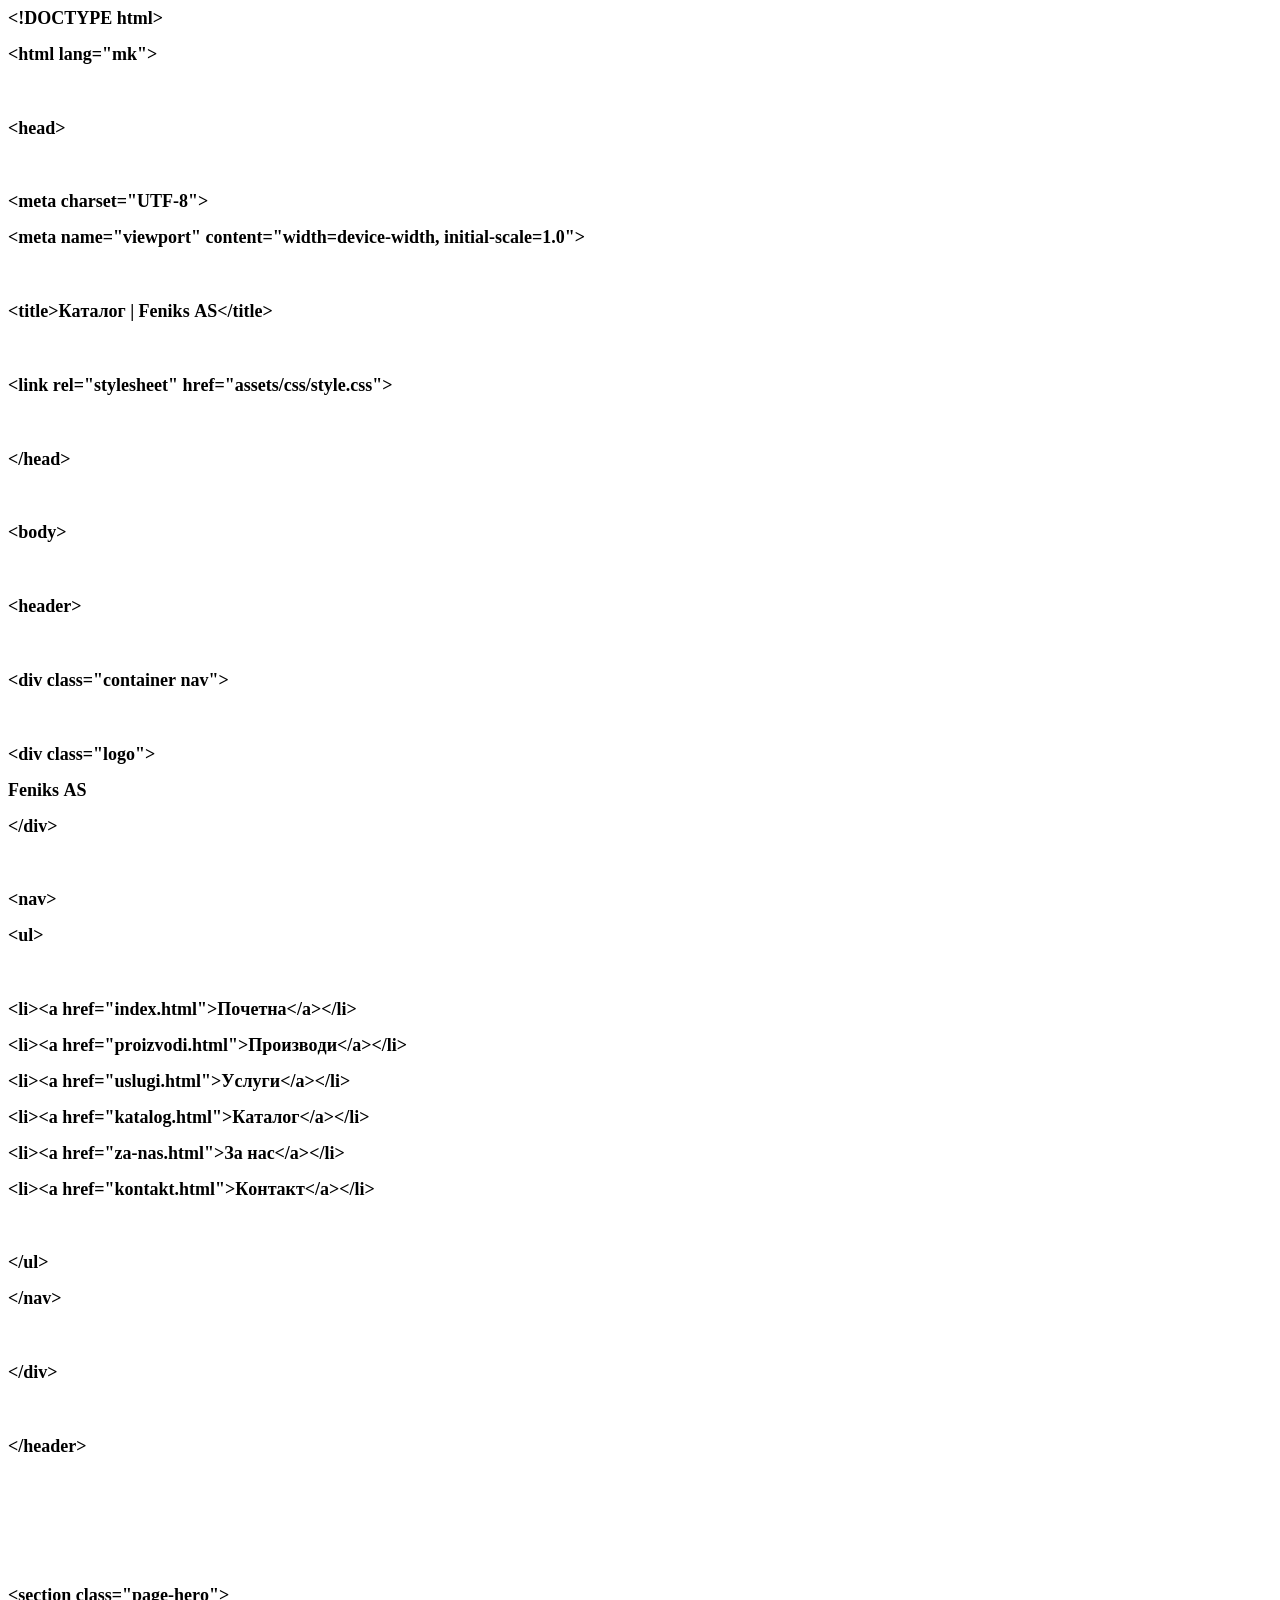
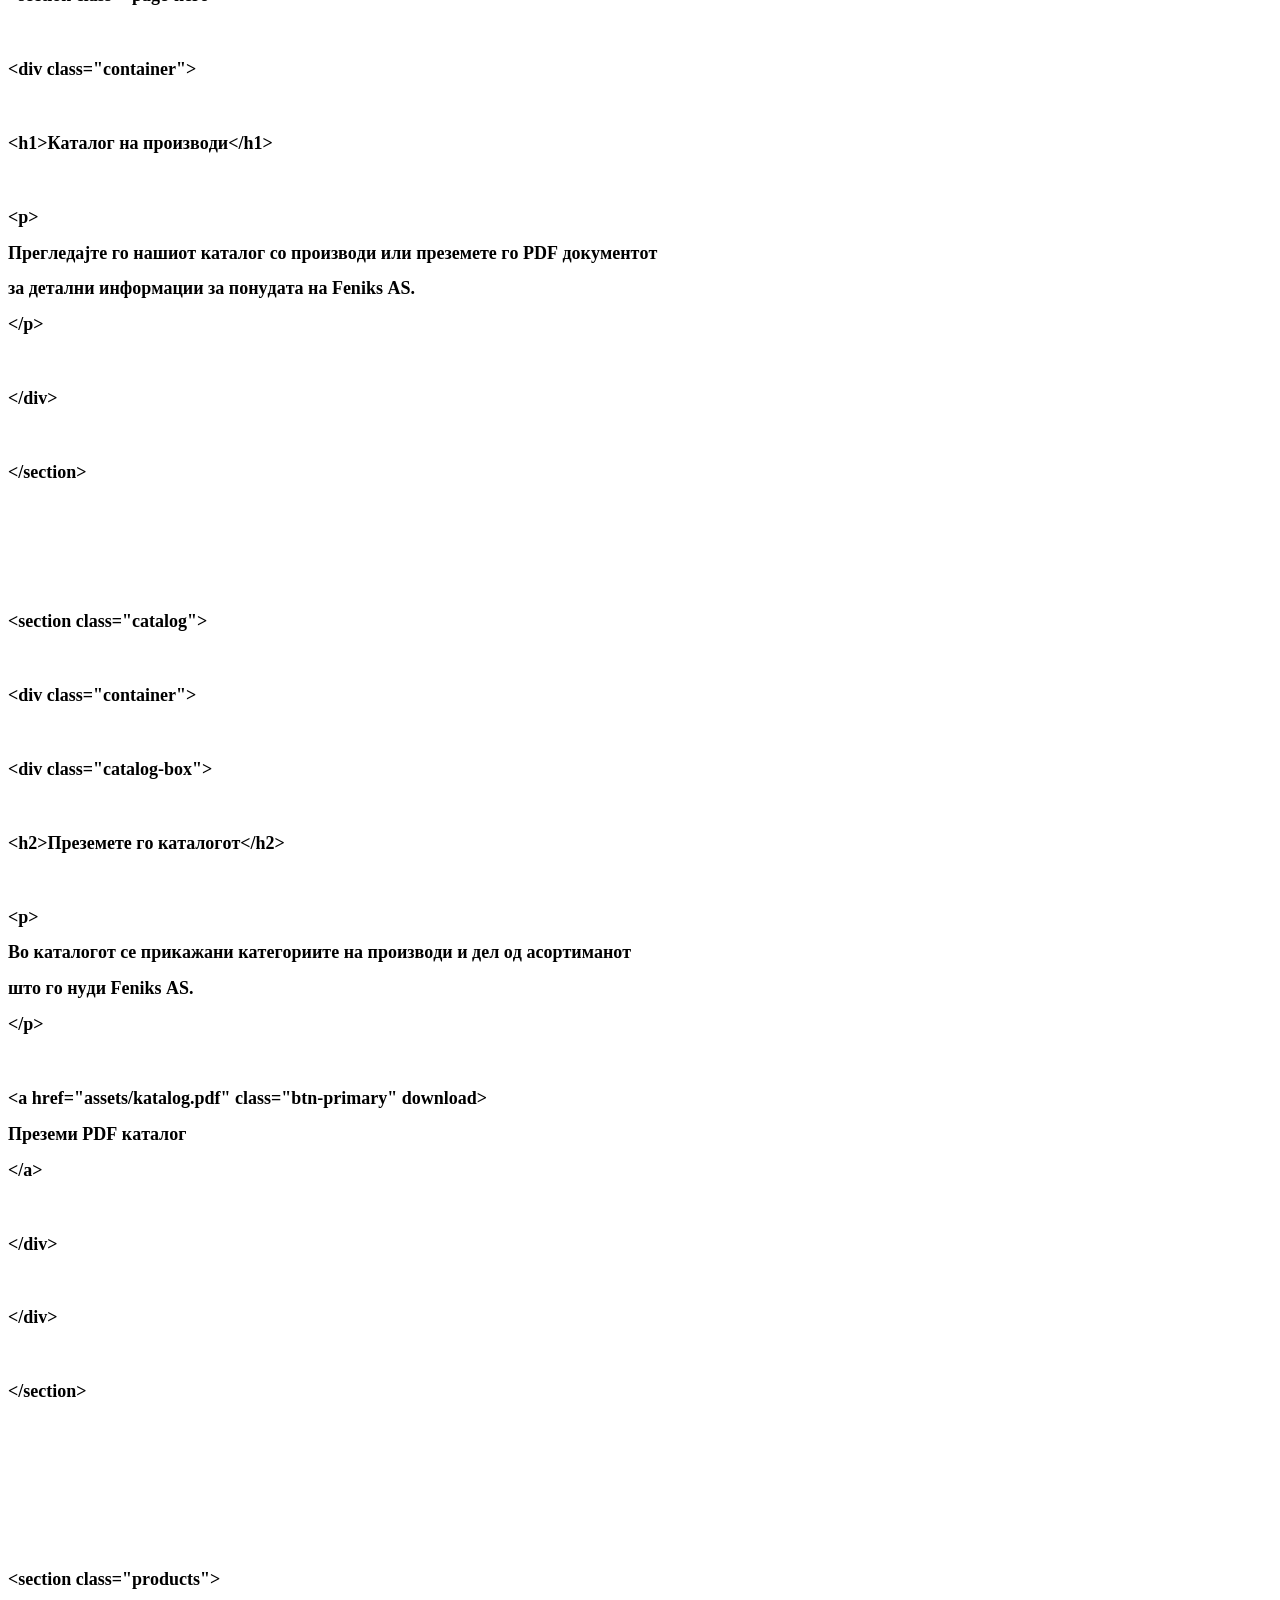
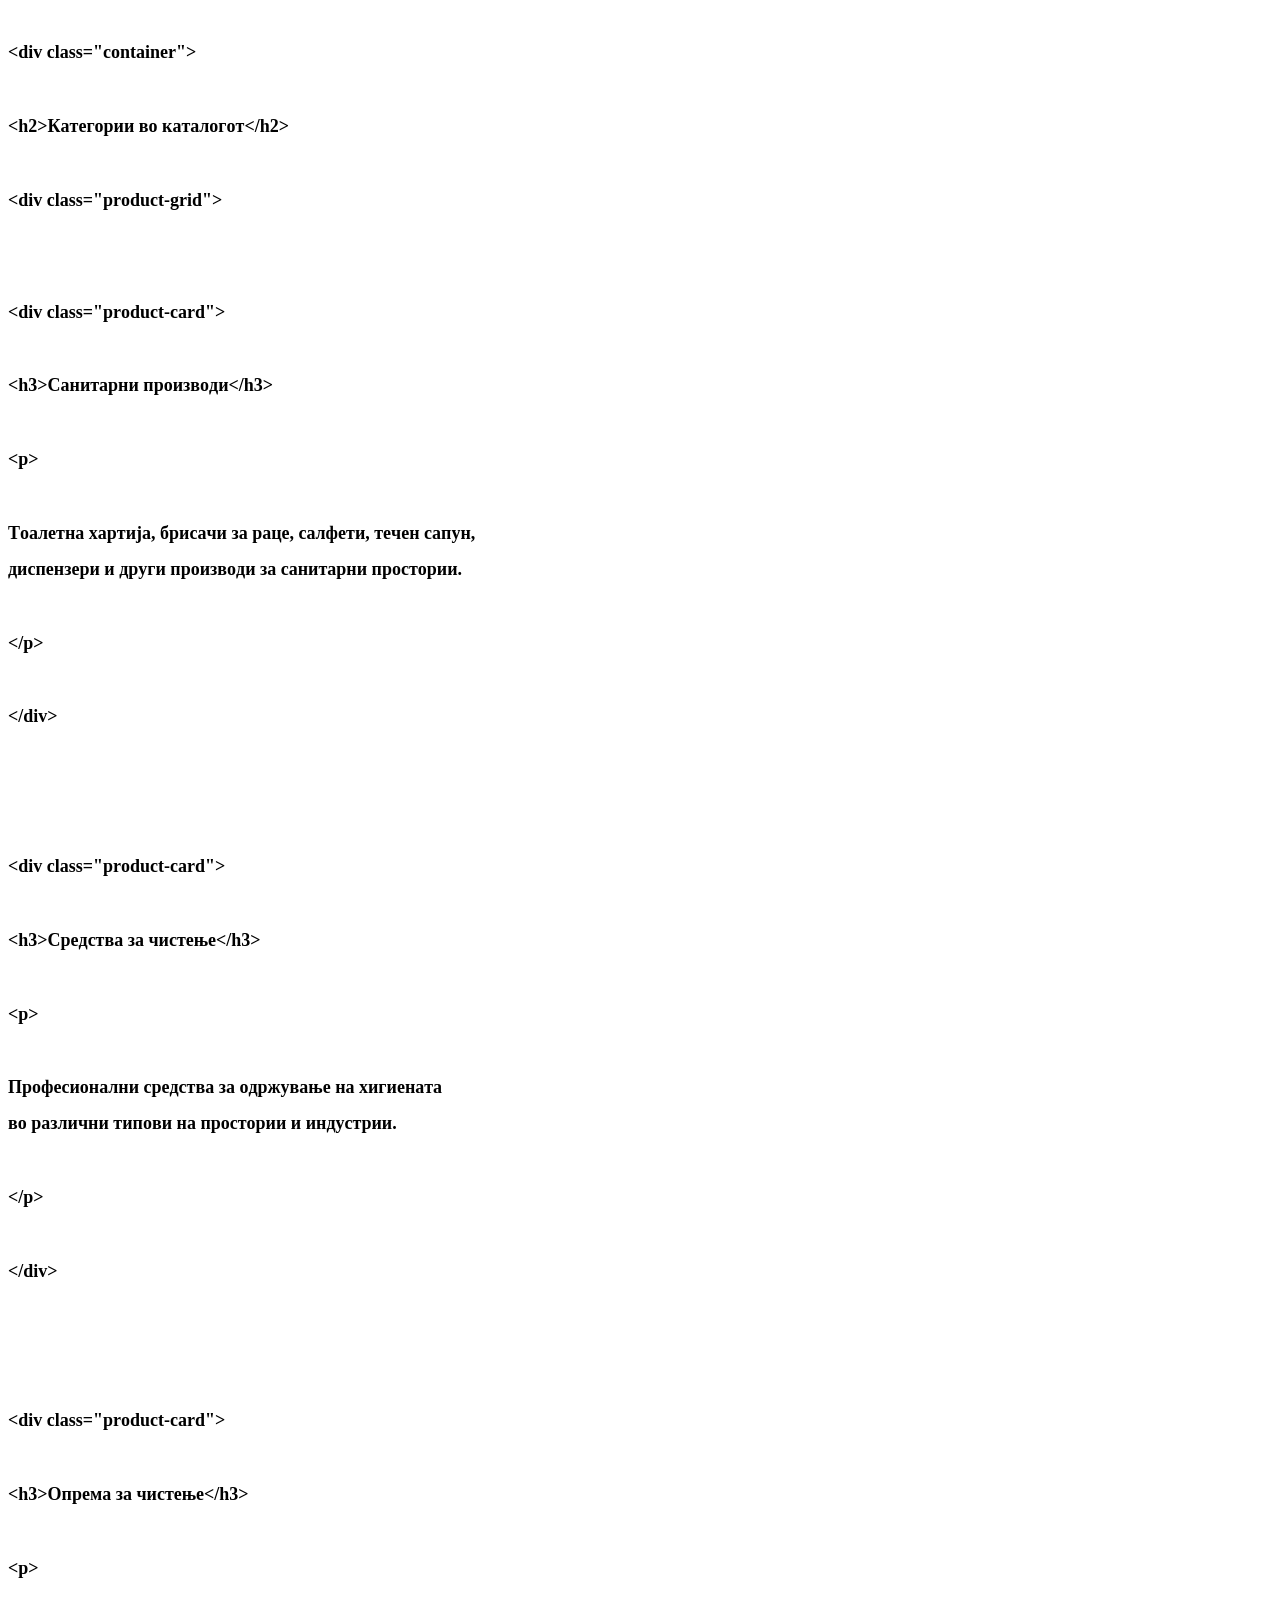
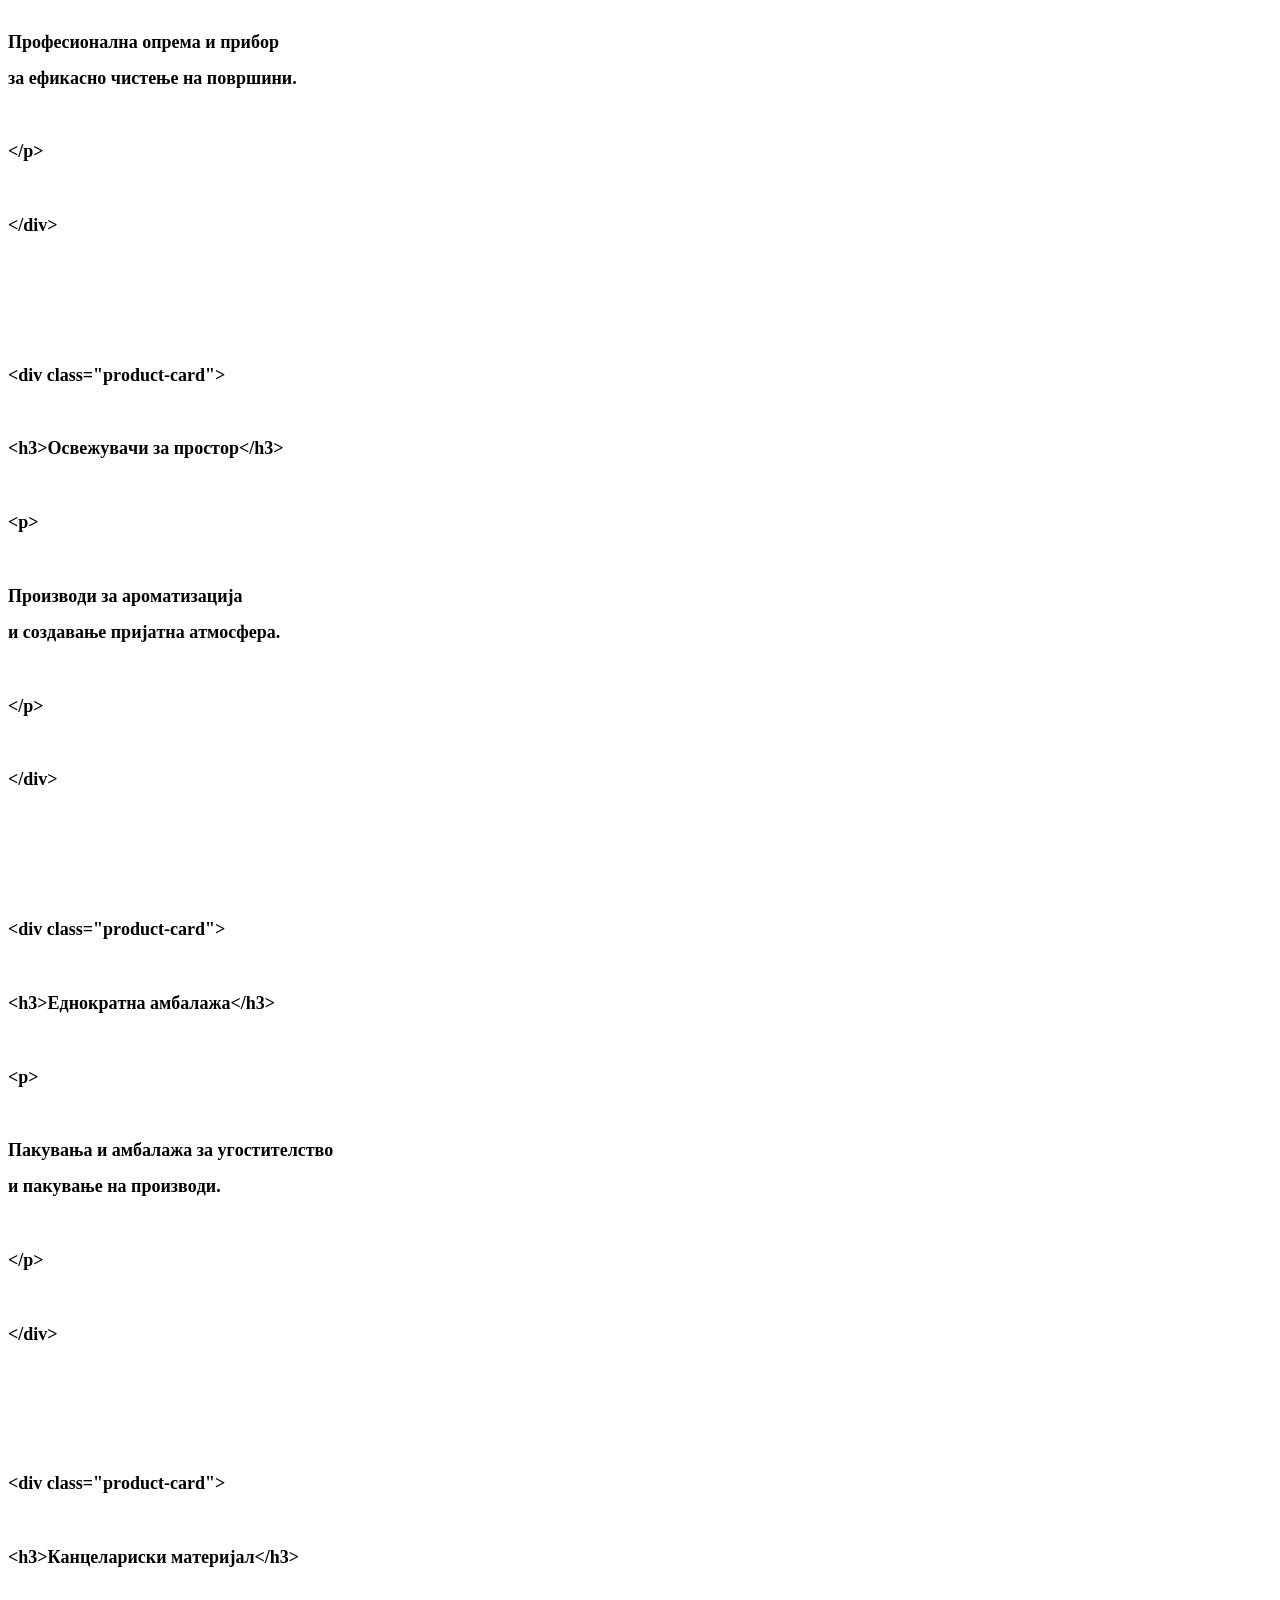
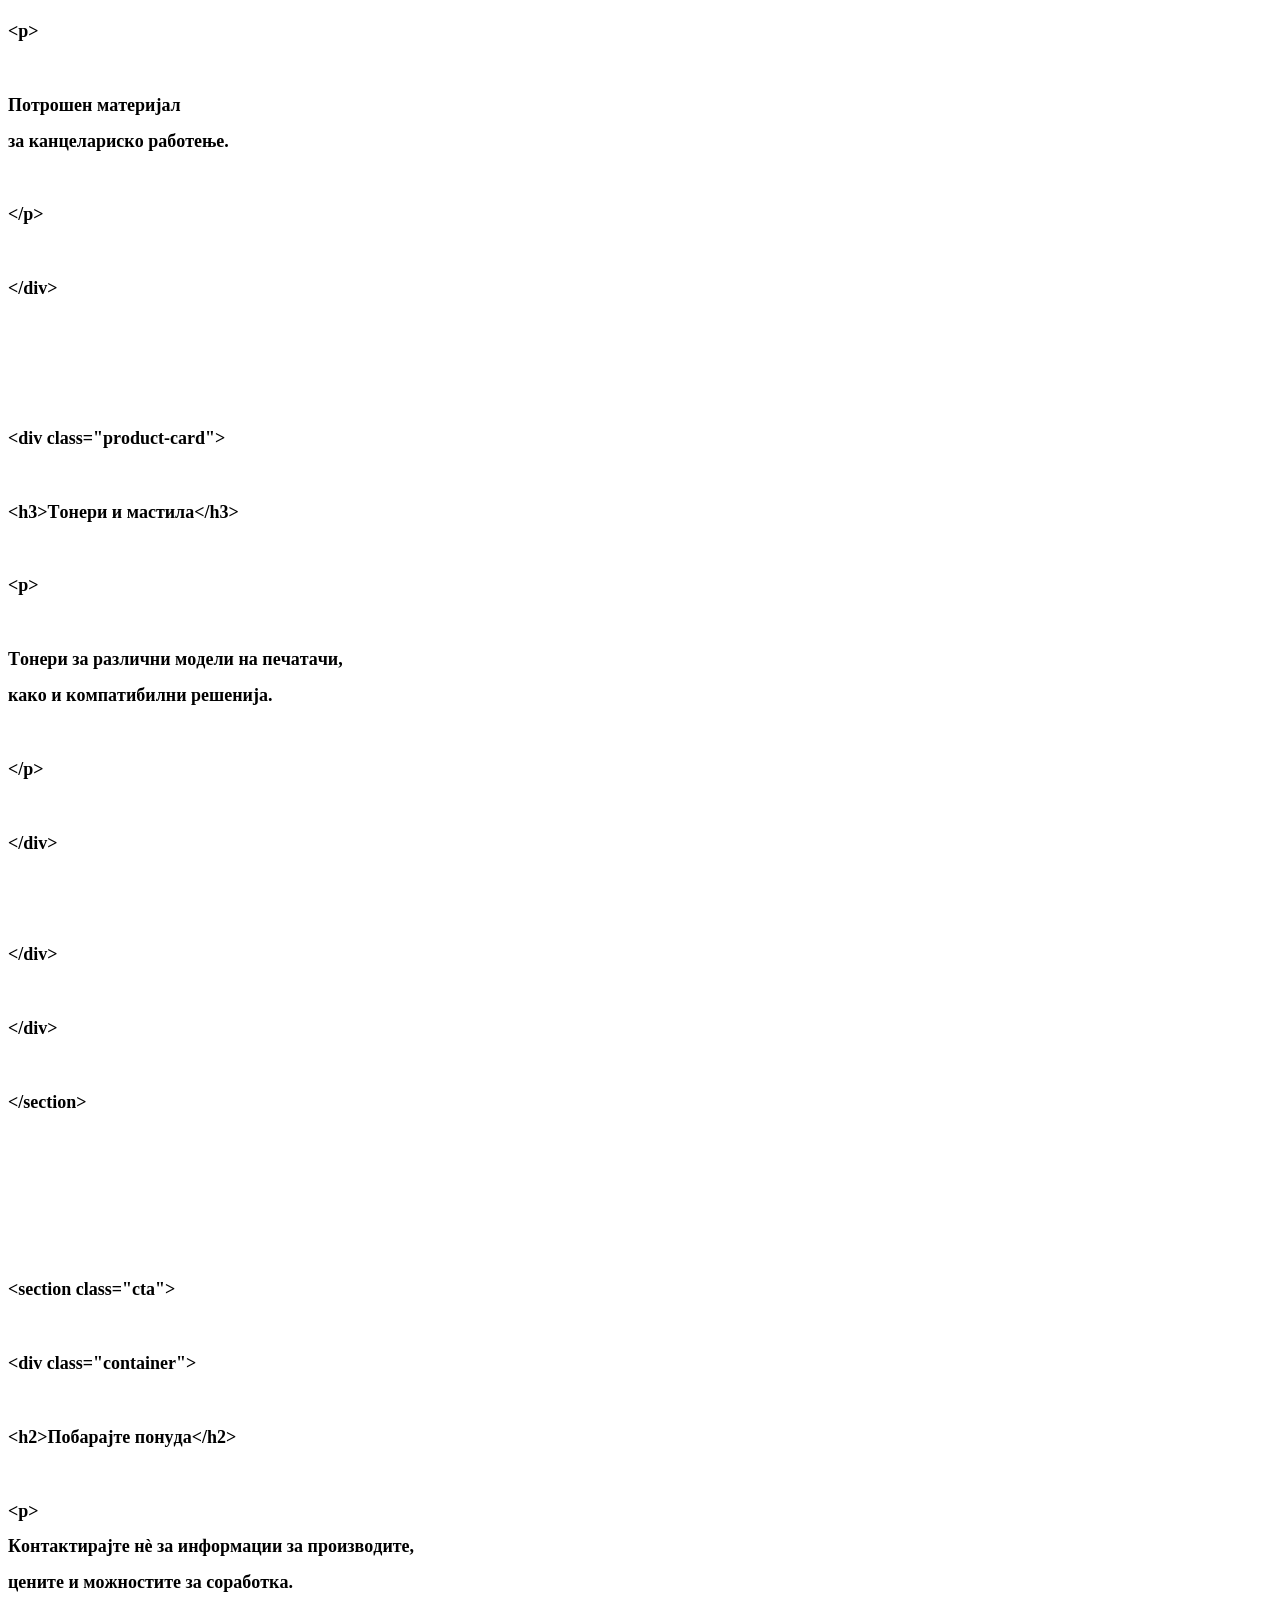
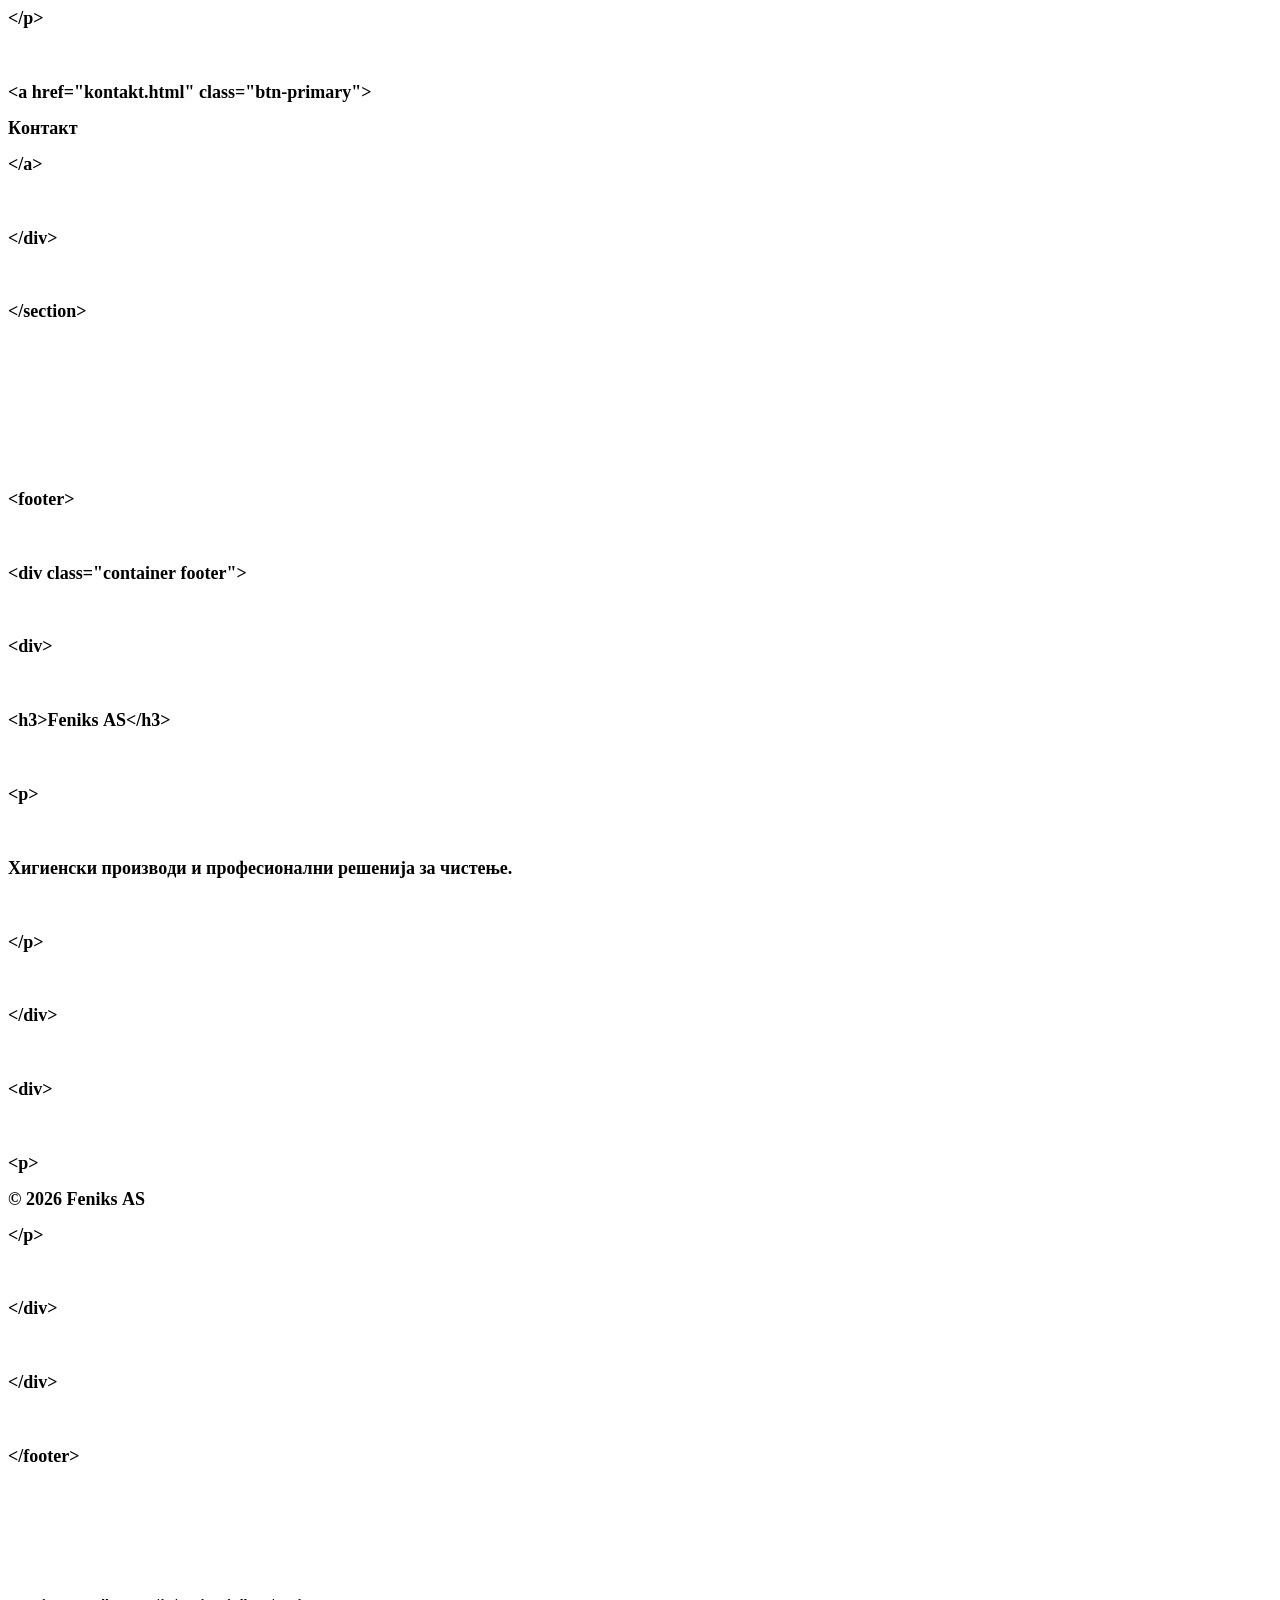
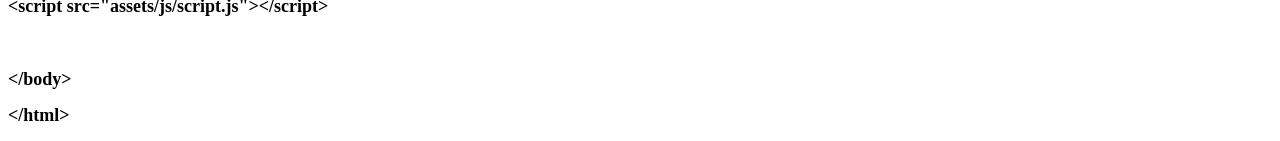
==== katalog.html @ 32f41a4c "Add files via upload" ====
<!DOCTYPE html PUBLIC "-//W3C//DTD HTML 4.01//EN" "http://www.w3.org/TR/html4/strict.dtd">
<html>
<head>
  <meta http-equiv="Content-Type" content="text/html; charset=utf-8">
  <meta http-equiv="Content-Style-Type" content="text/css">
  <title></title>
  <meta name="Generator" content="Cocoa HTML Writer">
  <meta name="CocoaVersion" content="2685.4">
  <style type="text/css">
    span.s1 {font-kerning: none}
  </style>
</head>
<body>
<h2 style="margin: 0.0px 0.0px 14.9px 0.0px; font: 18.0px Times; -webkit-text-stroke: #000000"><span class="s1"><b>&lt;!DOCTYPE html&gt;</b></span></h2>
<h2 style="margin: 0.0px 0.0px 14.9px 0.0px; font: 18.0px Times; -webkit-text-stroke: #000000"><span class="s1"><b>&lt;html lang="mk"&gt;</b></span></h2>
<h2 style="margin: 0.0px 0.0px 14.9px 0.0px; font: 18.0px Times; -webkit-text-stroke: #000000; min-height: 23.0px"><span class="s1"><b></b></span><br></h2>
<h2 style="margin: 0.0px 0.0px 14.9px 0.0px; font: 18.0px Times; -webkit-text-stroke: #000000"><span class="s1"><b>&lt;head&gt;</b></span></h2>
<h2 style="margin: 0.0px 0.0px 14.9px 0.0px; font: 18.0px Times; -webkit-text-stroke: #000000; min-height: 23.0px"><span class="s1"><b></b></span><br></h2>
<h2 style="margin: 0.0px 0.0px 14.9px 0.0px; font: 18.0px Times; -webkit-text-stroke: #000000"><span class="s1"><b>&lt;meta charset="UTF-8"&gt;</b></span></h2>
<h2 style="margin: 0.0px 0.0px 14.9px 0.0px; font: 18.0px Times; -webkit-text-stroke: #000000"><span class="s1"><b>&lt;meta name="viewport" content="width=device-width, initial-scale=1.0"&gt;</b></span></h2>
<h2 style="margin: 0.0px 0.0px 14.9px 0.0px; font: 18.0px Times; -webkit-text-stroke: #000000; min-height: 23.0px"><span class="s1"><b></b></span><br></h2>
<h2 style="margin: 0.0px 0.0px 14.9px 0.0px; font: 18.0px Times; -webkit-text-stroke: #000000"><span class="s1"><b>&lt;title&gt;Каталог | Feniks AS&lt;/title&gt;</b></span></h2>
<h2 style="margin: 0.0px 0.0px 14.9px 0.0px; font: 18.0px Times; -webkit-text-stroke: #000000; min-height: 23.0px"><span class="s1"><b></b></span><br></h2>
<h2 style="margin: 0.0px 0.0px 14.9px 0.0px; font: 18.0px Times; -webkit-text-stroke: #000000"><span class="s1"><b>&lt;link rel="stylesheet" href="assets/css/style.css"&gt;</b></span></h2>
<h2 style="margin: 0.0px 0.0px 14.9px 0.0px; font: 18.0px Times; -webkit-text-stroke: #000000; min-height: 23.0px"><span class="s1"><b></b></span><br></h2>
<h2 style="margin: 0.0px 0.0px 14.9px 0.0px; font: 18.0px Times; -webkit-text-stroke: #000000"><span class="s1"><b>&lt;/head&gt;</b></span></h2>
<h2 style="margin: 0.0px 0.0px 14.9px 0.0px; font: 18.0px Times; -webkit-text-stroke: #000000; min-height: 23.0px"><span class="s1"><b></b></span><br></h2>
<h2 style="margin: 0.0px 0.0px 14.9px 0.0px; font: 18.0px Times; -webkit-text-stroke: #000000"><span class="s1"><b>&lt;body&gt;</b></span></h2>
<h2 style="margin: 0.0px 0.0px 14.9px 0.0px; font: 18.0px Times; -webkit-text-stroke: #000000; min-height: 23.0px"><span class="s1"><b></b></span><br></h2>
<h2 style="margin: 0.0px 0.0px 14.9px 0.0px; font: 18.0px Times; -webkit-text-stroke: #000000"><span class="s1"><b>&lt;header&gt;</b></span></h2>
<h2 style="margin: 0.0px 0.0px 14.9px 0.0px; font: 18.0px Times; -webkit-text-stroke: #000000; min-height: 23.0px"><span class="s1"><b></b></span><br></h2>
<h2 style="margin: 0.0px 0.0px 14.9px 0.0px; font: 18.0px Times; -webkit-text-stroke: #000000"><span class="s1"><b>&lt;div class="container nav"&gt;</b></span></h2>
<h2 style="margin: 0.0px 0.0px 14.9px 0.0px; font: 18.0px Times; -webkit-text-stroke: #000000; min-height: 23.0px"><span class="s1"><b></b></span><br></h2>
<h2 style="margin: 0.0px 0.0px 14.9px 0.0px; font: 18.0px Times; -webkit-text-stroke: #000000"><span class="s1"><b>&lt;div class="logo"&gt;</b></span></h2>
<h2 style="margin: 0.0px 0.0px 14.9px 0.0px; font: 18.0px Times; -webkit-text-stroke: #000000"><span class="s1"><b>Feniks AS</b></span></h2>
<h2 style="margin: 0.0px 0.0px 14.9px 0.0px; font: 18.0px Times; -webkit-text-stroke: #000000"><span class="s1"><b>&lt;/div&gt;</b></span></h2>
<h2 style="margin: 0.0px 0.0px 14.9px 0.0px; font: 18.0px Times; -webkit-text-stroke: #000000; min-height: 23.0px"><span class="s1"><b></b></span><br></h2>
<h2 style="margin: 0.0px 0.0px 14.9px 0.0px; font: 18.0px Times; -webkit-text-stroke: #000000"><span class="s1"><b>&lt;nav&gt;</b></span></h2>
<h2 style="margin: 0.0px 0.0px 14.9px 0.0px; font: 18.0px Times; -webkit-text-stroke: #000000"><span class="s1"><b>&lt;ul&gt;</b></span></h2>
<h2 style="margin: 0.0px 0.0px 14.9px 0.0px; font: 18.0px Times; -webkit-text-stroke: #000000; min-height: 23.0px"><span class="s1"><b></b></span><br></h2>
<h2 style="margin: 0.0px 0.0px 14.9px 0.0px; font: 18.0px Times; -webkit-text-stroke: #000000"><span class="s1"><b>&lt;li&gt;&lt;a href="index.html"&gt;Почетна&lt;/a&gt;&lt;/li&gt;</b></span></h2>
<h2 style="margin: 0.0px 0.0px 14.9px 0.0px; font: 18.0px Times; -webkit-text-stroke: #000000"><span class="s1"><b>&lt;li&gt;&lt;a href="proizvodi.html"&gt;Производи&lt;/a&gt;&lt;/li&gt;</b></span></h2>
<h2 style="margin: 0.0px 0.0px 14.9px 0.0px; font: 18.0px Times; -webkit-text-stroke: #000000"><span class="s1"><b>&lt;li&gt;&lt;a href="uslugi.html"&gt;Услуги&lt;/a&gt;&lt;/li&gt;</b></span></h2>
<h2 style="margin: 0.0px 0.0px 14.9px 0.0px; font: 18.0px Times; -webkit-text-stroke: #000000"><span class="s1"><b>&lt;li&gt;&lt;a href="katalog.html"&gt;Каталог&lt;/a&gt;&lt;/li&gt;</b></span></h2>
<h2 style="margin: 0.0px 0.0px 14.9px 0.0px; font: 18.0px Times; -webkit-text-stroke: #000000"><span class="s1"><b>&lt;li&gt;&lt;a href="za-nas.html"&gt;За нас&lt;/a&gt;&lt;/li&gt;</b></span></h2>
<h2 style="margin: 0.0px 0.0px 14.9px 0.0px; font: 18.0px Times; -webkit-text-stroke: #000000"><span class="s1"><b>&lt;li&gt;&lt;a href="kontakt.html"&gt;Контакт&lt;/a&gt;&lt;/li&gt;</b></span></h2>
<h2 style="margin: 0.0px 0.0px 14.9px 0.0px; font: 18.0px Times; -webkit-text-stroke: #000000; min-height: 23.0px"><span class="s1"><b></b></span><br></h2>
<h2 style="margin: 0.0px 0.0px 14.9px 0.0px; font: 18.0px Times; -webkit-text-stroke: #000000"><span class="s1"><b>&lt;/ul&gt;</b></span></h2>
<h2 style="margin: 0.0px 0.0px 14.9px 0.0px; font: 18.0px Times; -webkit-text-stroke: #000000"><span class="s1"><b>&lt;/nav&gt;</b></span></h2>
<h2 style="margin: 0.0px 0.0px 14.9px 0.0px; font: 18.0px Times; -webkit-text-stroke: #000000; min-height: 23.0px"><span class="s1"><b></b></span><br></h2>
<h2 style="margin: 0.0px 0.0px 14.9px 0.0px; font: 18.0px Times; -webkit-text-stroke: #000000"><span class="s1"><b>&lt;/div&gt;</b></span></h2>
<h2 style="margin: 0.0px 0.0px 14.9px 0.0px; font: 18.0px Times; -webkit-text-stroke: #000000; min-height: 23.0px"><span class="s1"><b></b></span><br></h2>
<h2 style="margin: 0.0px 0.0px 14.9px 0.0px; font: 18.0px Times; -webkit-text-stroke: #000000"><span class="s1"><b>&lt;/header&gt;</b></span></h2>
<h2 style="margin: 0.0px 0.0px 14.9px 0.0px; font: 18.0px Times; -webkit-text-stroke: #000000; min-height: 23.0px"><span class="s1"><b></b></span><br></h2>
<h2 style="margin: 0.0px 0.0px 14.9px 0.0px; font: 18.0px Times; -webkit-text-stroke: #000000; min-height: 23.0px"><span class="s1"><b></b></span><br></h2>
<h2 style="margin: 0.0px 0.0px 14.9px 0.0px; font: 18.0px Times; -webkit-text-stroke: #000000; min-height: 23.0px"><span class="s1"><b></b></span><br></h2>
<h2 style="margin: 0.0px 0.0px 14.9px 0.0px; font: 18.0px Times; -webkit-text-stroke: #000000"><span class="s1"><b>&lt;section class="page-hero"&gt;</b></span></h2>
<h2 style="margin: 0.0px 0.0px 14.9px 0.0px; font: 18.0px Times; -webkit-text-stroke: #000000; min-height: 23.0px"><span class="s1"><b></b></span><br></h2>
<h2 style="margin: 0.0px 0.0px 14.9px 0.0px; font: 18.0px Times; -webkit-text-stroke: #000000"><span class="s1"><b>&lt;div class="container"&gt;</b></span></h2>
<h2 style="margin: 0.0px 0.0px 14.9px 0.0px; font: 18.0px Times; -webkit-text-stroke: #000000; min-height: 23.0px"><span class="s1"><b></b></span><br></h2>
<h2 style="margin: 0.0px 0.0px 14.9px 0.0px; font: 18.0px Times; -webkit-text-stroke: #000000"><span class="s1"><b>&lt;h1&gt;Каталог на производи&lt;/h1&gt;</b></span></h2>
<h2 style="margin: 0.0px 0.0px 14.9px 0.0px; font: 18.0px Times; -webkit-text-stroke: #000000; min-height: 23.0px"><span class="s1"><b></b></span><br></h2>
<h2 style="margin: 0.0px 0.0px 14.9px 0.0px; font: 18.0px Times; -webkit-text-stroke: #000000"><span class="s1"><b>&lt;p&gt;</b></span></h2>
<h2 style="margin: 0.0px 0.0px 14.9px 0.0px; font: 18.0px Times; -webkit-text-stroke: #000000"><span class="s1"><b>Прегледајте го нашиот каталог со производи или преземете го PDF документот</b></span></h2>
<h2 style="margin: 0.0px 0.0px 14.9px 0.0px; font: 18.0px Times; -webkit-text-stroke: #000000"><span class="s1"><b>за детални информации за понудата на Feniks AS.</b></span></h2>
<h2 style="margin: 0.0px 0.0px 14.9px 0.0px; font: 18.0px Times; -webkit-text-stroke: #000000"><span class="s1"><b>&lt;/p&gt;</b></span></h2>
<h2 style="margin: 0.0px 0.0px 14.9px 0.0px; font: 18.0px Times; -webkit-text-stroke: #000000; min-height: 23.0px"><span class="s1"><b></b></span><br></h2>
<h2 style="margin: 0.0px 0.0px 14.9px 0.0px; font: 18.0px Times; -webkit-text-stroke: #000000"><span class="s1"><b>&lt;/div&gt;</b></span></h2>
<h2 style="margin: 0.0px 0.0px 14.9px 0.0px; font: 18.0px Times; -webkit-text-stroke: #000000; min-height: 23.0px"><span class="s1"><b></b></span><br></h2>
<h2 style="margin: 0.0px 0.0px 14.9px 0.0px; font: 18.0px Times; -webkit-text-stroke: #000000"><span class="s1"><b>&lt;/section&gt;</b></span></h2>
<h2 style="margin: 0.0px 0.0px 14.9px 0.0px; font: 18.0px Times; -webkit-text-stroke: #000000; min-height: 23.0px"><span class="s1"><b></b></span><br></h2>
<h2 style="margin: 0.0px 0.0px 14.9px 0.0px; font: 18.0px Times; -webkit-text-stroke: #000000; min-height: 23.0px"><span class="s1"><b></b></span><br></h2>
<h2 style="margin: 0.0px 0.0px 14.9px 0.0px; font: 18.0px Times; -webkit-text-stroke: #000000; min-height: 23.0px"><span class="s1"><b></b></span><br></h2>
<h2 style="margin: 0.0px 0.0px 14.9px 0.0px; font: 18.0px Times; -webkit-text-stroke: #000000"><span class="s1"><b>&lt;section class="catalog"&gt;</b></span></h2>
<h2 style="margin: 0.0px 0.0px 14.9px 0.0px; font: 18.0px Times; -webkit-text-stroke: #000000; min-height: 23.0px"><span class="s1"><b></b></span><br></h2>
<h2 style="margin: 0.0px 0.0px 14.9px 0.0px; font: 18.0px Times; -webkit-text-stroke: #000000"><span class="s1"><b>&lt;div class="container"&gt;</b></span></h2>
<h2 style="margin: 0.0px 0.0px 14.9px 0.0px; font: 18.0px Times; -webkit-text-stroke: #000000; min-height: 23.0px"><span class="s1"><b></b></span><br></h2>
<h2 style="margin: 0.0px 0.0px 14.9px 0.0px; font: 18.0px Times; -webkit-text-stroke: #000000"><span class="s1"><b>&lt;div class="catalog-box"&gt;</b></span></h2>
<h2 style="margin: 0.0px 0.0px 14.9px 0.0px; font: 18.0px Times; -webkit-text-stroke: #000000; min-height: 23.0px"><span class="s1"><b></b></span><br></h2>
<h2 style="margin: 0.0px 0.0px 14.9px 0.0px; font: 18.0px Times; -webkit-text-stroke: #000000"><span class="s1"><b>&lt;h2&gt;Преземете го каталогот&lt;/h2&gt;</b></span></h2>
<h2 style="margin: 0.0px 0.0px 14.9px 0.0px; font: 18.0px Times; -webkit-text-stroke: #000000; min-height: 23.0px"><span class="s1"><b></b></span><br></h2>
<h2 style="margin: 0.0px 0.0px 14.9px 0.0px; font: 18.0px Times; -webkit-text-stroke: #000000"><span class="s1"><b>&lt;p&gt;</b></span></h2>
<h2 style="margin: 0.0px 0.0px 14.9px 0.0px; font: 18.0px Times; -webkit-text-stroke: #000000"><span class="s1"><b>Во каталогот се прикажани категориите на производи и дел од асортиманот</b></span></h2>
<h2 style="margin: 0.0px 0.0px 14.9px 0.0px; font: 18.0px Times; -webkit-text-stroke: #000000"><span class="s1"><b>што го нуди Feniks AS.</b></span></h2>
<h2 style="margin: 0.0px 0.0px 14.9px 0.0px; font: 18.0px Times; -webkit-text-stroke: #000000"><span class="s1"><b>&lt;/p&gt;</b></span></h2>
<h2 style="margin: 0.0px 0.0px 14.9px 0.0px; font: 18.0px Times; -webkit-text-stroke: #000000; min-height: 23.0px"><span class="s1"><b></b></span><br></h2>
<h2 style="margin: 0.0px 0.0px 14.9px 0.0px; font: 18.0px Times; -webkit-text-stroke: #000000"><span class="s1"><b>&lt;a href="assets/katalog.pdf" class="btn-primary" download&gt;</b></span></h2>
<h2 style="margin: 0.0px 0.0px 14.9px 0.0px; font: 18.0px Times; -webkit-text-stroke: #000000"><span class="s1"><b>Преземи PDF каталог</b></span></h2>
<h2 style="margin: 0.0px 0.0px 14.9px 0.0px; font: 18.0px Times; -webkit-text-stroke: #000000"><span class="s1"><b>&lt;/a&gt;</b></span></h2>
<h2 style="margin: 0.0px 0.0px 14.9px 0.0px; font: 18.0px Times; -webkit-text-stroke: #000000; min-height: 23.0px"><span class="s1"><b></b></span><br></h2>
<h2 style="margin: 0.0px 0.0px 14.9px 0.0px; font: 18.0px Times; -webkit-text-stroke: #000000"><span class="s1"><b>&lt;/div&gt;</b></span></h2>
<h2 style="margin: 0.0px 0.0px 14.9px 0.0px; font: 18.0px Times; -webkit-text-stroke: #000000; min-height: 23.0px"><span class="s1"><b></b></span><br></h2>
<h2 style="margin: 0.0px 0.0px 14.9px 0.0px; font: 18.0px Times; -webkit-text-stroke: #000000"><span class="s1"><b>&lt;/div&gt;</b></span></h2>
<h2 style="margin: 0.0px 0.0px 14.9px 0.0px; font: 18.0px Times; -webkit-text-stroke: #000000; min-height: 23.0px"><span class="s1"><b></b></span><br></h2>
<h2 style="margin: 0.0px 0.0px 14.9px 0.0px; font: 18.0px Times; -webkit-text-stroke: #000000"><span class="s1"><b>&lt;/section&gt;</b></span></h2>
<h2 style="margin: 0.0px 0.0px 14.9px 0.0px; font: 18.0px Times; -webkit-text-stroke: #000000; min-height: 23.0px"><span class="s1"><b></b></span><br></h2>
<h2 style="margin: 0.0px 0.0px 14.9px 0.0px; font: 18.0px Times; -webkit-text-stroke: #000000; min-height: 23.0px"><span class="s1"><b></b></span><br></h2>
<h2 style="margin: 0.0px 0.0px 14.9px 0.0px; font: 18.0px Times; -webkit-text-stroke: #000000; min-height: 23.0px"><span class="s1"><b></b></span><br></h2>
<h2 style="margin: 0.0px 0.0px 14.9px 0.0px; font: 18.0px Times; -webkit-text-stroke: #000000; min-height: 23.0px"><span class="s1"><b></b></span><br></h2>
<h2 style="margin: 0.0px 0.0px 14.9px 0.0px; font: 18.0px Times; -webkit-text-stroke: #000000"><span class="s1"><b>&lt;section class="products"&gt;</b></span></h2>
<h2 style="margin: 0.0px 0.0px 14.9px 0.0px; font: 18.0px Times; -webkit-text-stroke: #000000; min-height: 23.0px"><span class="s1"><b></b></span><br></h2>
<h2 style="margin: 0.0px 0.0px 14.9px 0.0px; font: 18.0px Times; -webkit-text-stroke: #000000"><span class="s1"><b>&lt;div class="container"&gt;</b></span></h2>
<h2 style="margin: 0.0px 0.0px 14.9px 0.0px; font: 18.0px Times; -webkit-text-stroke: #000000; min-height: 23.0px"><span class="s1"><b></b></span><br></h2>
<h2 style="margin: 0.0px 0.0px 14.9px 0.0px; font: 18.0px Times; -webkit-text-stroke: #000000"><span class="s1"><b>&lt;h2&gt;Категории во каталогот&lt;/h2&gt;</b></span></h2>
<h2 style="margin: 0.0px 0.0px 14.9px 0.0px; font: 18.0px Times; -webkit-text-stroke: #000000; min-height: 23.0px"><span class="s1"><b></b></span><br></h2>
<h2 style="margin: 0.0px 0.0px 14.9px 0.0px; font: 18.0px Times; -webkit-text-stroke: #000000"><span class="s1"><b>&lt;div class="product-grid"&gt;</b></span></h2>
<h2 style="margin: 0.0px 0.0px 14.9px 0.0px; font: 18.0px Times; -webkit-text-stroke: #000000; min-height: 23.0px"><span class="s1"><b></b></span><br></h2>
<h2 style="margin: 0.0px 0.0px 14.9px 0.0px; font: 18.0px Times; -webkit-text-stroke: #000000; min-height: 23.0px"><span class="s1"><b></b></span><br></h2>
<h2 style="margin: 0.0px 0.0px 14.9px 0.0px; font: 18.0px Times; -webkit-text-stroke: #000000"><span class="s1"><b>&lt;div class="product-card"&gt;</b></span></h2>
<h2 style="margin: 0.0px 0.0px 14.9px 0.0px; font: 18.0px Times; -webkit-text-stroke: #000000; min-height: 23.0px"><span class="s1"><b></b></span><br></h2>
<h2 style="margin: 0.0px 0.0px 14.9px 0.0px; font: 18.0px Times; -webkit-text-stroke: #000000"><span class="s1"><b>&lt;h3&gt;Санитарни производи&lt;/h3&gt;</b></span></h2>
<h2 style="margin: 0.0px 0.0px 14.9px 0.0px; font: 18.0px Times; -webkit-text-stroke: #000000; min-height: 23.0px"><span class="s1"><b></b></span><br></h2>
<h2 style="margin: 0.0px 0.0px 14.9px 0.0px; font: 18.0px Times; -webkit-text-stroke: #000000"><span class="s1"><b>&lt;p&gt;</b></span></h2>
<h2 style="margin: 0.0px 0.0px 14.9px 0.0px; font: 18.0px Times; -webkit-text-stroke: #000000; min-height: 23.0px"><span class="s1"><b></b></span><br></h2>
<h2 style="margin: 0.0px 0.0px 14.9px 0.0px; font: 18.0px Times; -webkit-text-stroke: #000000"><span class="s1"><b>Тоалетна хартија, брисачи за раце, салфети, течен сапун,</b></span></h2>
<h2 style="margin: 0.0px 0.0px 14.9px 0.0px; font: 18.0px Times; -webkit-text-stroke: #000000"><span class="s1"><b>диспензери и други производи за санитарни простории.</b></span></h2>
<h2 style="margin: 0.0px 0.0px 14.9px 0.0px; font: 18.0px Times; -webkit-text-stroke: #000000; min-height: 23.0px"><span class="s1"><b></b></span><br></h2>
<h2 style="margin: 0.0px 0.0px 14.9px 0.0px; font: 18.0px Times; -webkit-text-stroke: #000000"><span class="s1"><b>&lt;/p&gt;</b></span></h2>
<h2 style="margin: 0.0px 0.0px 14.9px 0.0px; font: 18.0px Times; -webkit-text-stroke: #000000; min-height: 23.0px"><span class="s1"><b></b></span><br></h2>
<h2 style="margin: 0.0px 0.0px 14.9px 0.0px; font: 18.0px Times; -webkit-text-stroke: #000000"><span class="s1"><b>&lt;/div&gt;</b></span></h2>
<h2 style="margin: 0.0px 0.0px 14.9px 0.0px; font: 18.0px Times; -webkit-text-stroke: #000000; min-height: 23.0px"><span class="s1"><b></b></span><br></h2>
<h2 style="margin: 0.0px 0.0px 14.9px 0.0px; font: 18.0px Times; -webkit-text-stroke: #000000; min-height: 23.0px"><span class="s1"><b></b></span><br></h2>
<h2 style="margin: 0.0px 0.0px 14.9px 0.0px; font: 18.0px Times; -webkit-text-stroke: #000000; min-height: 23.0px"><span class="s1"><b></b></span><br></h2>
<h2 style="margin: 0.0px 0.0px 14.9px 0.0px; font: 18.0px Times; -webkit-text-stroke: #000000"><span class="s1"><b>&lt;div class="product-card"&gt;</b></span></h2>
<h2 style="margin: 0.0px 0.0px 14.9px 0.0px; font: 18.0px Times; -webkit-text-stroke: #000000; min-height: 23.0px"><span class="s1"><b></b></span><br></h2>
<h2 style="margin: 0.0px 0.0px 14.9px 0.0px; font: 18.0px Times; -webkit-text-stroke: #000000"><span class="s1"><b>&lt;h3&gt;Средства за чистење&lt;/h3&gt;</b></span></h2>
<h2 style="margin: 0.0px 0.0px 14.9px 0.0px; font: 18.0px Times; -webkit-text-stroke: #000000; min-height: 23.0px"><span class="s1"><b></b></span><br></h2>
<h2 style="margin: 0.0px 0.0px 14.9px 0.0px; font: 18.0px Times; -webkit-text-stroke: #000000"><span class="s1"><b>&lt;p&gt;</b></span></h2>
<h2 style="margin: 0.0px 0.0px 14.9px 0.0px; font: 18.0px Times; -webkit-text-stroke: #000000; min-height: 23.0px"><span class="s1"><b></b></span><br></h2>
<h2 style="margin: 0.0px 0.0px 14.9px 0.0px; font: 18.0px Times; -webkit-text-stroke: #000000"><span class="s1"><b>Професионални средства за одржување на хигиената</b></span></h2>
<h2 style="margin: 0.0px 0.0px 14.9px 0.0px; font: 18.0px Times; -webkit-text-stroke: #000000"><span class="s1"><b>во различни типови на простории и индустрии.</b></span></h2>
<h2 style="margin: 0.0px 0.0px 14.9px 0.0px; font: 18.0px Times; -webkit-text-stroke: #000000; min-height: 23.0px"><span class="s1"><b></b></span><br></h2>
<h2 style="margin: 0.0px 0.0px 14.9px 0.0px; font: 18.0px Times; -webkit-text-stroke: #000000"><span class="s1"><b>&lt;/p&gt;</b></span></h2>
<h2 style="margin: 0.0px 0.0px 14.9px 0.0px; font: 18.0px Times; -webkit-text-stroke: #000000; min-height: 23.0px"><span class="s1"><b></b></span><br></h2>
<h2 style="margin: 0.0px 0.0px 14.9px 0.0px; font: 18.0px Times; -webkit-text-stroke: #000000"><span class="s1"><b>&lt;/div&gt;</b></span></h2>
<h2 style="margin: 0.0px 0.0px 14.9px 0.0px; font: 18.0px Times; -webkit-text-stroke: #000000; min-height: 23.0px"><span class="s1"><b></b></span><br></h2>
<h2 style="margin: 0.0px 0.0px 14.9px 0.0px; font: 18.0px Times; -webkit-text-stroke: #000000; min-height: 23.0px"><span class="s1"><b></b></span><br></h2>
<h2 style="margin: 0.0px 0.0px 14.9px 0.0px; font: 18.0px Times; -webkit-text-stroke: #000000; min-height: 23.0px"><span class="s1"><b></b></span><br></h2>
<h2 style="margin: 0.0px 0.0px 14.9px 0.0px; font: 18.0px Times; -webkit-text-stroke: #000000"><span class="s1"><b>&lt;div class="product-card"&gt;</b></span></h2>
<h2 style="margin: 0.0px 0.0px 14.9px 0.0px; font: 18.0px Times; -webkit-text-stroke: #000000; min-height: 23.0px"><span class="s1"><b></b></span><br></h2>
<h2 style="margin: 0.0px 0.0px 14.9px 0.0px; font: 18.0px Times; -webkit-text-stroke: #000000"><span class="s1"><b>&lt;h3&gt;Опрема за чистење&lt;/h3&gt;</b></span></h2>
<h2 style="margin: 0.0px 0.0px 14.9px 0.0px; font: 18.0px Times; -webkit-text-stroke: #000000; min-height: 23.0px"><span class="s1"><b></b></span><br></h2>
<h2 style="margin: 0.0px 0.0px 14.9px 0.0px; font: 18.0px Times; -webkit-text-stroke: #000000"><span class="s1"><b>&lt;p&gt;</b></span></h2>
<h2 style="margin: 0.0px 0.0px 14.9px 0.0px; font: 18.0px Times; -webkit-text-stroke: #000000; min-height: 23.0px"><span class="s1"><b></b></span><br></h2>
<h2 style="margin: 0.0px 0.0px 14.9px 0.0px; font: 18.0px Times; -webkit-text-stroke: #000000"><span class="s1"><b>Професионална опрема и прибор</b></span></h2>
<h2 style="margin: 0.0px 0.0px 14.9px 0.0px; font: 18.0px Times; -webkit-text-stroke: #000000"><span class="s1"><b>за ефикасно чистење на површини.</b></span></h2>
<h2 style="margin: 0.0px 0.0px 14.9px 0.0px; font: 18.0px Times; -webkit-text-stroke: #000000; min-height: 23.0px"><span class="s1"><b></b></span><br></h2>
<h2 style="margin: 0.0px 0.0px 14.9px 0.0px; font: 18.0px Times; -webkit-text-stroke: #000000"><span class="s1"><b>&lt;/p&gt;</b></span></h2>
<h2 style="margin: 0.0px 0.0px 14.9px 0.0px; font: 18.0px Times; -webkit-text-stroke: #000000; min-height: 23.0px"><span class="s1"><b></b></span><br></h2>
<h2 style="margin: 0.0px 0.0px 14.9px 0.0px; font: 18.0px Times; -webkit-text-stroke: #000000"><span class="s1"><b>&lt;/div&gt;</b></span></h2>
<h2 style="margin: 0.0px 0.0px 14.9px 0.0px; font: 18.0px Times; -webkit-text-stroke: #000000; min-height: 23.0px"><span class="s1"><b></b></span><br></h2>
<h2 style="margin: 0.0px 0.0px 14.9px 0.0px; font: 18.0px Times; -webkit-text-stroke: #000000; min-height: 23.0px"><span class="s1"><b></b></span><br></h2>
<h2 style="margin: 0.0px 0.0px 14.9px 0.0px; font: 18.0px Times; -webkit-text-stroke: #000000; min-height: 23.0px"><span class="s1"><b></b></span><br></h2>
<h2 style="margin: 0.0px 0.0px 14.9px 0.0px; font: 18.0px Times; -webkit-text-stroke: #000000"><span class="s1"><b>&lt;div class="product-card"&gt;</b></span></h2>
<h2 style="margin: 0.0px 0.0px 14.9px 0.0px; font: 18.0px Times; -webkit-text-stroke: #000000; min-height: 23.0px"><span class="s1"><b></b></span><br></h2>
<h2 style="margin: 0.0px 0.0px 14.9px 0.0px; font: 18.0px Times; -webkit-text-stroke: #000000"><span class="s1"><b>&lt;h3&gt;Освежувачи за простор&lt;/h3&gt;</b></span></h2>
<h2 style="margin: 0.0px 0.0px 14.9px 0.0px; font: 18.0px Times; -webkit-text-stroke: #000000; min-height: 23.0px"><span class="s1"><b></b></span><br></h2>
<h2 style="margin: 0.0px 0.0px 14.9px 0.0px; font: 18.0px Times; -webkit-text-stroke: #000000"><span class="s1"><b>&lt;p&gt;</b></span></h2>
<h2 style="margin: 0.0px 0.0px 14.9px 0.0px; font: 18.0px Times; -webkit-text-stroke: #000000; min-height: 23.0px"><span class="s1"><b></b></span><br></h2>
<h2 style="margin: 0.0px 0.0px 14.9px 0.0px; font: 18.0px Times; -webkit-text-stroke: #000000"><span class="s1"><b>Производи за ароматизација</b></span></h2>
<h2 style="margin: 0.0px 0.0px 14.9px 0.0px; font: 18.0px Times; -webkit-text-stroke: #000000"><span class="s1"><b>и создавање пријатна атмосфера.</b></span></h2>
<h2 style="margin: 0.0px 0.0px 14.9px 0.0px; font: 18.0px Times; -webkit-text-stroke: #000000; min-height: 23.0px"><span class="s1"><b></b></span><br></h2>
<h2 style="margin: 0.0px 0.0px 14.9px 0.0px; font: 18.0px Times; -webkit-text-stroke: #000000"><span class="s1"><b>&lt;/p&gt;</b></span></h2>
<h2 style="margin: 0.0px 0.0px 14.9px 0.0px; font: 18.0px Times; -webkit-text-stroke: #000000; min-height: 23.0px"><span class="s1"><b></b></span><br></h2>
<h2 style="margin: 0.0px 0.0px 14.9px 0.0px; font: 18.0px Times; -webkit-text-stroke: #000000"><span class="s1"><b>&lt;/div&gt;</b></span></h2>
<h2 style="margin: 0.0px 0.0px 14.9px 0.0px; font: 18.0px Times; -webkit-text-stroke: #000000; min-height: 23.0px"><span class="s1"><b></b></span><br></h2>
<h2 style="margin: 0.0px 0.0px 14.9px 0.0px; font: 18.0px Times; -webkit-text-stroke: #000000; min-height: 23.0px"><span class="s1"><b></b></span><br></h2>
<h2 style="margin: 0.0px 0.0px 14.9px 0.0px; font: 18.0px Times; -webkit-text-stroke: #000000; min-height: 23.0px"><span class="s1"><b></b></span><br></h2>
<h2 style="margin: 0.0px 0.0px 14.9px 0.0px; font: 18.0px Times; -webkit-text-stroke: #000000"><span class="s1"><b>&lt;div class="product-card"&gt;</b></span></h2>
<h2 style="margin: 0.0px 0.0px 14.9px 0.0px; font: 18.0px Times; -webkit-text-stroke: #000000; min-height: 23.0px"><span class="s1"><b></b></span><br></h2>
<h2 style="margin: 0.0px 0.0px 14.9px 0.0px; font: 18.0px Times; -webkit-text-stroke: #000000"><span class="s1"><b>&lt;h3&gt;Еднократна амбалажа&lt;/h3&gt;</b></span></h2>
<h2 style="margin: 0.0px 0.0px 14.9px 0.0px; font: 18.0px Times; -webkit-text-stroke: #000000; min-height: 23.0px"><span class="s1"><b></b></span><br></h2>
<h2 style="margin: 0.0px 0.0px 14.9px 0.0px; font: 18.0px Times; -webkit-text-stroke: #000000"><span class="s1"><b>&lt;p&gt;</b></span></h2>
<h2 style="margin: 0.0px 0.0px 14.9px 0.0px; font: 18.0px Times; -webkit-text-stroke: #000000; min-height: 23.0px"><span class="s1"><b></b></span><br></h2>
<h2 style="margin: 0.0px 0.0px 14.9px 0.0px; font: 18.0px Times; -webkit-text-stroke: #000000"><span class="s1"><b>Пакувања и амбалажа за угостителство</b></span></h2>
<h2 style="margin: 0.0px 0.0px 14.9px 0.0px; font: 18.0px Times; -webkit-text-stroke: #000000"><span class="s1"><b>и пакување на производи.</b></span></h2>
<h2 style="margin: 0.0px 0.0px 14.9px 0.0px; font: 18.0px Times; -webkit-text-stroke: #000000; min-height: 23.0px"><span class="s1"><b></b></span><br></h2>
<h2 style="margin: 0.0px 0.0px 14.9px 0.0px; font: 18.0px Times; -webkit-text-stroke: #000000"><span class="s1"><b>&lt;/p&gt;</b></span></h2>
<h2 style="margin: 0.0px 0.0px 14.9px 0.0px; font: 18.0px Times; -webkit-text-stroke: #000000; min-height: 23.0px"><span class="s1"><b></b></span><br></h2>
<h2 style="margin: 0.0px 0.0px 14.9px 0.0px; font: 18.0px Times; -webkit-text-stroke: #000000"><span class="s1"><b>&lt;/div&gt;</b></span></h2>
<h2 style="margin: 0.0px 0.0px 14.9px 0.0px; font: 18.0px Times; -webkit-text-stroke: #000000; min-height: 23.0px"><span class="s1"><b></b></span><br></h2>
<h2 style="margin: 0.0px 0.0px 14.9px 0.0px; font: 18.0px Times; -webkit-text-stroke: #000000; min-height: 23.0px"><span class="s1"><b></b></span><br></h2>
<h2 style="margin: 0.0px 0.0px 14.9px 0.0px; font: 18.0px Times; -webkit-text-stroke: #000000; min-height: 23.0px"><span class="s1"><b></b></span><br></h2>
<h2 style="margin: 0.0px 0.0px 14.9px 0.0px; font: 18.0px Times; -webkit-text-stroke: #000000"><span class="s1"><b>&lt;div class="product-card"&gt;</b></span></h2>
<h2 style="margin: 0.0px 0.0px 14.9px 0.0px; font: 18.0px Times; -webkit-text-stroke: #000000; min-height: 23.0px"><span class="s1"><b></b></span><br></h2>
<h2 style="margin: 0.0px 0.0px 14.9px 0.0px; font: 18.0px Times; -webkit-text-stroke: #000000"><span class="s1"><b>&lt;h3&gt;Канцелариски материјал&lt;/h3&gt;</b></span></h2>
<h2 style="margin: 0.0px 0.0px 14.9px 0.0px; font: 18.0px Times; -webkit-text-stroke: #000000; min-height: 23.0px"><span class="s1"><b></b></span><br></h2>
<h2 style="margin: 0.0px 0.0px 14.9px 0.0px; font: 18.0px Times; -webkit-text-stroke: #000000"><span class="s1"><b>&lt;p&gt;</b></span></h2>
<h2 style="margin: 0.0px 0.0px 14.9px 0.0px; font: 18.0px Times; -webkit-text-stroke: #000000; min-height: 23.0px"><span class="s1"><b></b></span><br></h2>
<h2 style="margin: 0.0px 0.0px 14.9px 0.0px; font: 18.0px Times; -webkit-text-stroke: #000000"><span class="s1"><b>Потрошен материјал</b></span></h2>
<h2 style="margin: 0.0px 0.0px 14.9px 0.0px; font: 18.0px Times; -webkit-text-stroke: #000000"><span class="s1"><b>за канцелариско работење.</b></span></h2>
<h2 style="margin: 0.0px 0.0px 14.9px 0.0px; font: 18.0px Times; -webkit-text-stroke: #000000; min-height: 23.0px"><span class="s1"><b></b></span><br></h2>
<h2 style="margin: 0.0px 0.0px 14.9px 0.0px; font: 18.0px Times; -webkit-text-stroke: #000000"><span class="s1"><b>&lt;/p&gt;</b></span></h2>
<h2 style="margin: 0.0px 0.0px 14.9px 0.0px; font: 18.0px Times; -webkit-text-stroke: #000000; min-height: 23.0px"><span class="s1"><b></b></span><br></h2>
<h2 style="margin: 0.0px 0.0px 14.9px 0.0px; font: 18.0px Times; -webkit-text-stroke: #000000"><span class="s1"><b>&lt;/div&gt;</b></span></h2>
<h2 style="margin: 0.0px 0.0px 14.9px 0.0px; font: 18.0px Times; -webkit-text-stroke: #000000; min-height: 23.0px"><span class="s1"><b></b></span><br></h2>
<h2 style="margin: 0.0px 0.0px 14.9px 0.0px; font: 18.0px Times; -webkit-text-stroke: #000000; min-height: 23.0px"><span class="s1"><b></b></span><br></h2>
<h2 style="margin: 0.0px 0.0px 14.9px 0.0px; font: 18.0px Times; -webkit-text-stroke: #000000; min-height: 23.0px"><span class="s1"><b></b></span><br></h2>
<h2 style="margin: 0.0px 0.0px 14.9px 0.0px; font: 18.0px Times; -webkit-text-stroke: #000000"><span class="s1"><b>&lt;div class="product-card"&gt;</b></span></h2>
<h2 style="margin: 0.0px 0.0px 14.9px 0.0px; font: 18.0px Times; -webkit-text-stroke: #000000; min-height: 23.0px"><span class="s1"><b></b></span><br></h2>
<h2 style="margin: 0.0px 0.0px 14.9px 0.0px; font: 18.0px Times; -webkit-text-stroke: #000000"><span class="s1"><b>&lt;h3&gt;Тонери и мастила&lt;/h3&gt;</b></span></h2>
<h2 style="margin: 0.0px 0.0px 14.9px 0.0px; font: 18.0px Times; -webkit-text-stroke: #000000; min-height: 23.0px"><span class="s1"><b></b></span><br></h2>
<h2 style="margin: 0.0px 0.0px 14.9px 0.0px; font: 18.0px Times; -webkit-text-stroke: #000000"><span class="s1"><b>&lt;p&gt;</b></span></h2>
<h2 style="margin: 0.0px 0.0px 14.9px 0.0px; font: 18.0px Times; -webkit-text-stroke: #000000; min-height: 23.0px"><span class="s1"><b></b></span><br></h2>
<h2 style="margin: 0.0px 0.0px 14.9px 0.0px; font: 18.0px Times; -webkit-text-stroke: #000000"><span class="s1"><b>Тонери за различни модели на печатачи,</b></span></h2>
<h2 style="margin: 0.0px 0.0px 14.9px 0.0px; font: 18.0px Times; -webkit-text-stroke: #000000"><span class="s1"><b>како и компатибилни решенија.</b></span></h2>
<h2 style="margin: 0.0px 0.0px 14.9px 0.0px; font: 18.0px Times; -webkit-text-stroke: #000000; min-height: 23.0px"><span class="s1"><b></b></span><br></h2>
<h2 style="margin: 0.0px 0.0px 14.9px 0.0px; font: 18.0px Times; -webkit-text-stroke: #000000"><span class="s1"><b>&lt;/p&gt;</b></span></h2>
<h2 style="margin: 0.0px 0.0px 14.9px 0.0px; font: 18.0px Times; -webkit-text-stroke: #000000; min-height: 23.0px"><span class="s1"><b></b></span><br></h2>
<h2 style="margin: 0.0px 0.0px 14.9px 0.0px; font: 18.0px Times; -webkit-text-stroke: #000000"><span class="s1"><b>&lt;/div&gt;</b></span></h2>
<h2 style="margin: 0.0px 0.0px 14.9px 0.0px; font: 18.0px Times; -webkit-text-stroke: #000000; min-height: 23.0px"><span class="s1"><b></b></span><br></h2>
<h2 style="margin: 0.0px 0.0px 14.9px 0.0px; font: 18.0px Times; -webkit-text-stroke: #000000; min-height: 23.0px"><span class="s1"><b></b></span><br></h2>
<h2 style="margin: 0.0px 0.0px 14.9px 0.0px; font: 18.0px Times; -webkit-text-stroke: #000000"><span class="s1"><b>&lt;/div&gt;</b></span></h2>
<h2 style="margin: 0.0px 0.0px 14.9px 0.0px; font: 18.0px Times; -webkit-text-stroke: #000000; min-height: 23.0px"><span class="s1"><b></b></span><br></h2>
<h2 style="margin: 0.0px 0.0px 14.9px 0.0px; font: 18.0px Times; -webkit-text-stroke: #000000"><span class="s1"><b>&lt;/div&gt;</b></span></h2>
<h2 style="margin: 0.0px 0.0px 14.9px 0.0px; font: 18.0px Times; -webkit-text-stroke: #000000; min-height: 23.0px"><span class="s1"><b></b></span><br></h2>
<h2 style="margin: 0.0px 0.0px 14.9px 0.0px; font: 18.0px Times; -webkit-text-stroke: #000000"><span class="s1"><b>&lt;/section&gt;</b></span></h2>
<h2 style="margin: 0.0px 0.0px 14.9px 0.0px; font: 18.0px Times; -webkit-text-stroke: #000000; min-height: 23.0px"><span class="s1"><b></b></span><br></h2>
<h2 style="margin: 0.0px 0.0px 14.9px 0.0px; font: 18.0px Times; -webkit-text-stroke: #000000; min-height: 23.0px"><span class="s1"><b></b></span><br></h2>
<h2 style="margin: 0.0px 0.0px 14.9px 0.0px; font: 18.0px Times; -webkit-text-stroke: #000000; min-height: 23.0px"><span class="s1"><b></b></span><br></h2>
<h2 style="margin: 0.0px 0.0px 14.9px 0.0px; font: 18.0px Times; -webkit-text-stroke: #000000; min-height: 23.0px"><span class="s1"><b></b></span><br></h2>
<h2 style="margin: 0.0px 0.0px 14.9px 0.0px; font: 18.0px Times; -webkit-text-stroke: #000000"><span class="s1"><b>&lt;section class="cta"&gt;</b></span></h2>
<h2 style="margin: 0.0px 0.0px 14.9px 0.0px; font: 18.0px Times; -webkit-text-stroke: #000000; min-height: 23.0px"><span class="s1"><b></b></span><br></h2>
<h2 style="margin: 0.0px 0.0px 14.9px 0.0px; font: 18.0px Times; -webkit-text-stroke: #000000"><span class="s1"><b>&lt;div class="container"&gt;</b></span></h2>
<h2 style="margin: 0.0px 0.0px 14.9px 0.0px; font: 18.0px Times; -webkit-text-stroke: #000000; min-height: 23.0px"><span class="s1"><b></b></span><br></h2>
<h2 style="margin: 0.0px 0.0px 14.9px 0.0px; font: 18.0px Times; -webkit-text-stroke: #000000"><span class="s1"><b>&lt;h2&gt;Побарајте понуда&lt;/h2&gt;</b></span></h2>
<h2 style="margin: 0.0px 0.0px 14.9px 0.0px; font: 18.0px Times; -webkit-text-stroke: #000000; min-height: 23.0px"><span class="s1"><b></b></span><br></h2>
<h2 style="margin: 0.0px 0.0px 14.9px 0.0px; font: 18.0px Times; -webkit-text-stroke: #000000"><span class="s1"><b>&lt;p&gt;</b></span></h2>
<h2 style="margin: 0.0px 0.0px 14.9px 0.0px; font: 18.0px Times; -webkit-text-stroke: #000000"><span class="s1"><b>Контактирајте нè за информации за производите,</b></span></h2>
<h2 style="margin: 0.0px 0.0px 14.9px 0.0px; font: 18.0px Times; -webkit-text-stroke: #000000"><span class="s1"><b>цените и можностите за соработка.</b></span></h2>
<h2 style="margin: 0.0px 0.0px 14.9px 0.0px; font: 18.0px Times; -webkit-text-stroke: #000000"><span class="s1"><b>&lt;/p&gt;</b></span></h2>
<h2 style="margin: 0.0px 0.0px 14.9px 0.0px; font: 18.0px Times; -webkit-text-stroke: #000000; min-height: 23.0px"><span class="s1"><b></b></span><br></h2>
<h2 style="margin: 0.0px 0.0px 14.9px 0.0px; font: 18.0px Times; -webkit-text-stroke: #000000"><span class="s1"><b>&lt;a href="kontakt.html" class="btn-primary"&gt;</b></span></h2>
<h2 style="margin: 0.0px 0.0px 14.9px 0.0px; font: 18.0px Times; -webkit-text-stroke: #000000"><span class="s1"><b>Контакт</b></span></h2>
<h2 style="margin: 0.0px 0.0px 14.9px 0.0px; font: 18.0px Times; -webkit-text-stroke: #000000"><span class="s1"><b>&lt;/a&gt;</b></span></h2>
<h2 style="margin: 0.0px 0.0px 14.9px 0.0px; font: 18.0px Times; -webkit-text-stroke: #000000; min-height: 23.0px"><span class="s1"><b></b></span><br></h2>
<h2 style="margin: 0.0px 0.0px 14.9px 0.0px; font: 18.0px Times; -webkit-text-stroke: #000000"><span class="s1"><b>&lt;/div&gt;</b></span></h2>
<h2 style="margin: 0.0px 0.0px 14.9px 0.0px; font: 18.0px Times; -webkit-text-stroke: #000000; min-height: 23.0px"><span class="s1"><b></b></span><br></h2>
<h2 style="margin: 0.0px 0.0px 14.9px 0.0px; font: 18.0px Times; -webkit-text-stroke: #000000"><span class="s1"><b>&lt;/section&gt;</b></span></h2>
<h2 style="margin: 0.0px 0.0px 14.9px 0.0px; font: 18.0px Times; -webkit-text-stroke: #000000; min-height: 23.0px"><span class="s1"><b></b></span><br></h2>
<h2 style="margin: 0.0px 0.0px 14.9px 0.0px; font: 18.0px Times; -webkit-text-stroke: #000000; min-height: 23.0px"><span class="s1"><b></b></span><br></h2>
<h2 style="margin: 0.0px 0.0px 14.9px 0.0px; font: 18.0px Times; -webkit-text-stroke: #000000; min-height: 23.0px"><span class="s1"><b></b></span><br></h2>
<h2 style="margin: 0.0px 0.0px 14.9px 0.0px; font: 18.0px Times; -webkit-text-stroke: #000000; min-height: 23.0px"><span class="s1"><b></b></span><br></h2>
<h2 style="margin: 0.0px 0.0px 14.9px 0.0px; font: 18.0px Times; -webkit-text-stroke: #000000"><span class="s1"><b>&lt;footer&gt;</b></span></h2>
<h2 style="margin: 0.0px 0.0px 14.9px 0.0px; font: 18.0px Times; -webkit-text-stroke: #000000; min-height: 23.0px"><span class="s1"><b></b></span><br></h2>
<h2 style="margin: 0.0px 0.0px 14.9px 0.0px; font: 18.0px Times; -webkit-text-stroke: #000000"><span class="s1"><b>&lt;div class="container footer"&gt;</b></span></h2>
<h2 style="margin: 0.0px 0.0px 14.9px 0.0px; font: 18.0px Times; -webkit-text-stroke: #000000; min-height: 23.0px"><span class="s1"><b></b></span><br></h2>
<h2 style="margin: 0.0px 0.0px 14.9px 0.0px; font: 18.0px Times; -webkit-text-stroke: #000000"><span class="s1"><b>&lt;div&gt;</b></span></h2>
<h2 style="margin: 0.0px 0.0px 14.9px 0.0px; font: 18.0px Times; -webkit-text-stroke: #000000; min-height: 23.0px"><span class="s1"><b></b></span><br></h2>
<h2 style="margin: 0.0px 0.0px 14.9px 0.0px; font: 18.0px Times; -webkit-text-stroke: #000000"><span class="s1"><b>&lt;h3&gt;Feniks AS&lt;/h3&gt;</b></span></h2>
<h2 style="margin: 0.0px 0.0px 14.9px 0.0px; font: 18.0px Times; -webkit-text-stroke: #000000; min-height: 23.0px"><span class="s1"><b></b></span><br></h2>
<h2 style="margin: 0.0px 0.0px 14.9px 0.0px; font: 18.0px Times; -webkit-text-stroke: #000000"><span class="s1"><b>&lt;p&gt;</b></span></h2>
<h2 style="margin: 0.0px 0.0px 14.9px 0.0px; font: 18.0px Times; -webkit-text-stroke: #000000; min-height: 23.0px"><span class="s1"><b></b></span><br></h2>
<h2 style="margin: 0.0px 0.0px 14.9px 0.0px; font: 18.0px Times; -webkit-text-stroke: #000000"><span class="s1"><b>Хигиенски производи и професионални решенија за чистење.</b></span></h2>
<h2 style="margin: 0.0px 0.0px 14.9px 0.0px; font: 18.0px Times; -webkit-text-stroke: #000000; min-height: 23.0px"><span class="s1"><b></b></span><br></h2>
<h2 style="margin: 0.0px 0.0px 14.9px 0.0px; font: 18.0px Times; -webkit-text-stroke: #000000"><span class="s1"><b>&lt;/p&gt;</b></span></h2>
<h2 style="margin: 0.0px 0.0px 14.9px 0.0px; font: 18.0px Times; -webkit-text-stroke: #000000; min-height: 23.0px"><span class="s1"><b></b></span><br></h2>
<h2 style="margin: 0.0px 0.0px 14.9px 0.0px; font: 18.0px Times; -webkit-text-stroke: #000000"><span class="s1"><b>&lt;/div&gt;</b></span></h2>
<h2 style="margin: 0.0px 0.0px 14.9px 0.0px; font: 18.0px Times; -webkit-text-stroke: #000000; min-height: 23.0px"><span class="s1"><b></b></span><br></h2>
<h2 style="margin: 0.0px 0.0px 14.9px 0.0px; font: 18.0px Times; -webkit-text-stroke: #000000"><span class="s1"><b>&lt;div&gt;</b></span></h2>
<h2 style="margin: 0.0px 0.0px 14.9px 0.0px; font: 18.0px Times; -webkit-text-stroke: #000000; min-height: 23.0px"><span class="s1"><b></b></span><br></h2>
<h2 style="margin: 0.0px 0.0px 14.9px 0.0px; font: 18.0px Times; -webkit-text-stroke: #000000"><span class="s1"><b>&lt;p&gt;</b></span></h2>
<h2 style="margin: 0.0px 0.0px 14.9px 0.0px; font: 18.0px Times; -webkit-text-stroke: #000000"><span class="s1"><b>© 2026 Feniks AS</b></span></h2>
<h2 style="margin: 0.0px 0.0px 14.9px 0.0px; font: 18.0px Times; -webkit-text-stroke: #000000"><span class="s1"><b>&lt;/p&gt;</b></span></h2>
<h2 style="margin: 0.0px 0.0px 14.9px 0.0px; font: 18.0px Times; -webkit-text-stroke: #000000; min-height: 23.0px"><span class="s1"><b></b></span><br></h2>
<h2 style="margin: 0.0px 0.0px 14.9px 0.0px; font: 18.0px Times; -webkit-text-stroke: #000000"><span class="s1"><b>&lt;/div&gt;</b></span></h2>
<h2 style="margin: 0.0px 0.0px 14.9px 0.0px; font: 18.0px Times; -webkit-text-stroke: #000000; min-height: 23.0px"><span class="s1"><b></b></span><br></h2>
<h2 style="margin: 0.0px 0.0px 14.9px 0.0px; font: 18.0px Times; -webkit-text-stroke: #000000"><span class="s1"><b>&lt;/div&gt;</b></span></h2>
<h2 style="margin: 0.0px 0.0px 14.9px 0.0px; font: 18.0px Times; -webkit-text-stroke: #000000; min-height: 23.0px"><span class="s1"><b></b></span><br></h2>
<h2 style="margin: 0.0px 0.0px 14.9px 0.0px; font: 18.0px Times; -webkit-text-stroke: #000000"><span class="s1"><b>&lt;/footer&gt;</b></span></h2>
<h2 style="margin: 0.0px 0.0px 14.9px 0.0px; font: 18.0px Times; -webkit-text-stroke: #000000; min-height: 23.0px"><span class="s1"><b></b></span><br></h2>
<h2 style="margin: 0.0px 0.0px 14.9px 0.0px; font: 18.0px Times; -webkit-text-stroke: #000000; min-height: 23.0px"><span class="s1"><b></b></span><br></h2>
<h2 style="margin: 0.0px 0.0px 14.9px 0.0px; font: 18.0px Times; -webkit-text-stroke: #000000; min-height: 23.0px"><span class="s1"><b></b></span><br></h2>
<h2 style="margin: 0.0px 0.0px 14.9px 0.0px; font: 18.0px Times; -webkit-text-stroke: #000000"><span class="s1"><b>&lt;script src="assets/js/script.js"&gt;&lt;/script&gt;</b></span></h2>
<h2 style="margin: 0.0px 0.0px 14.9px 0.0px; font: 18.0px Times; -webkit-text-stroke: #000000; min-height: 23.0px"><span class="s1"><b></b></span><br></h2>
<h2 style="margin: 0.0px 0.0px 14.9px 0.0px; font: 18.0px Times; -webkit-text-stroke: #000000"><span class="s1"><b>&lt;/body&gt;</b></span></h2>
<h2 style="margin: 0.0px 0.0px 14.9px 0.0px; font: 18.0px Times; -webkit-text-stroke: #000000"><span class="s1"><b>&lt;/html&gt;</b></span></h2>
</body>
</html>
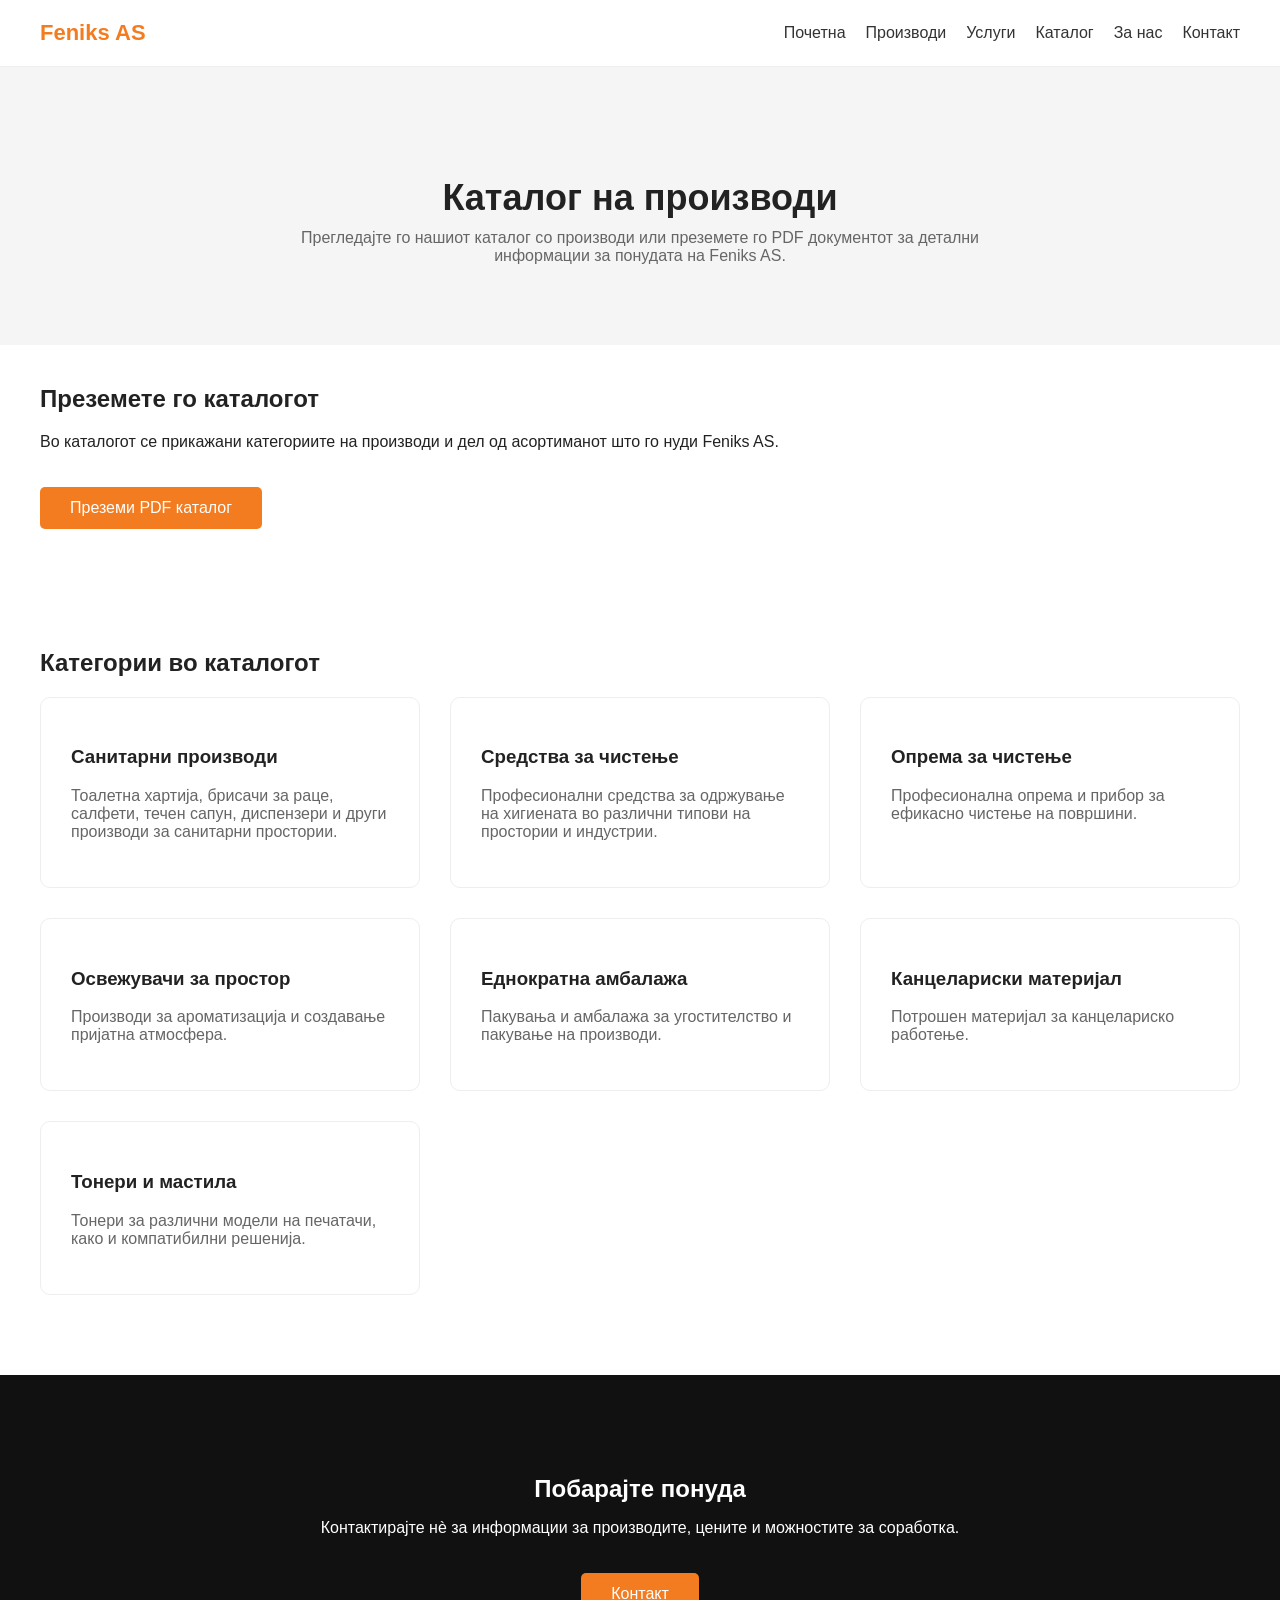
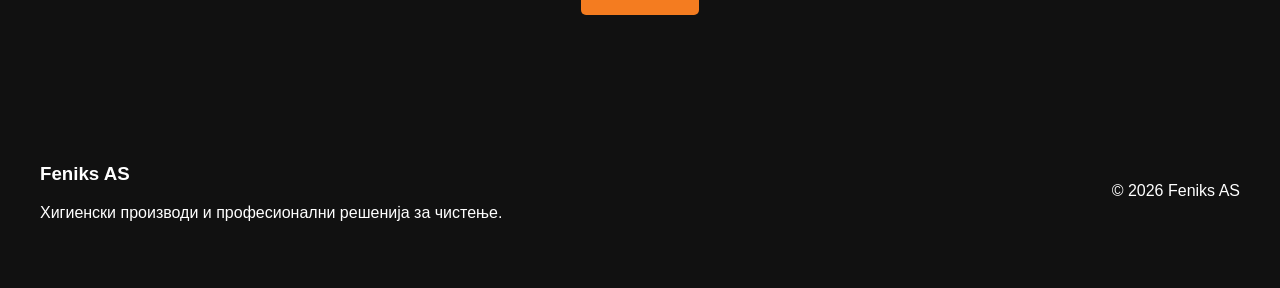
==== commit 64201d41: "Add files via upload" ====
--- a/katalog.html
+++ b/katalog.html
@@ -1,279 +1,264 @@
-<!DOCTYPE html PUBLIC "-//W3C//DTD HTML 4.01//EN" "http://www.w3.org/TR/html4/strict.dtd">
-<html>
+<!DOCTYPE html>
+<html lang="mk">
+
 <head>
-  <meta http-equiv="Content-Type" content="text/html; charset=utf-8">
-  <meta http-equiv="Content-Style-Type" content="text/css">
-  <title></title>
-  <meta name="Generator" content="Cocoa HTML Writer">
-  <meta name="CocoaVersion" content="2685.4">
-  <style type="text/css">
-    span.s1 {font-kerning: none}
-  </style>
+
+<meta charset="UTF-8">
+<meta name="viewport" content="width=device-width, initial-scale=1.0">
+
+<title>Каталог | Feniks AS</title>
+
+<link rel="stylesheet" href="assets/css/style.css">
+
 </head>
+
 <body>
-<h2 style="margin: 0.0px 0.0px 14.9px 0.0px; font: 18.0px Times; -webkit-text-stroke: #000000"><span class="s1"><b>&lt;!DOCTYPE html&gt;</b></span></h2>
-<h2 style="margin: 0.0px 0.0px 14.9px 0.0px; font: 18.0px Times; -webkit-text-stroke: #000000"><span class="s1"><b>&lt;html lang="mk"&gt;</b></span></h2>
-<h2 style="margin: 0.0px 0.0px 14.9px 0.0px; font: 18.0px Times; -webkit-text-stroke: #000000; min-height: 23.0px"><span class="s1"><b></b></span><br></h2>
-<h2 style="margin: 0.0px 0.0px 14.9px 0.0px; font: 18.0px Times; -webkit-text-stroke: #000000"><span class="s1"><b>&lt;head&gt;</b></span></h2>
-<h2 style="margin: 0.0px 0.0px 14.9px 0.0px; font: 18.0px Times; -webkit-text-stroke: #000000; min-height: 23.0px"><span class="s1"><b></b></span><br></h2>
-<h2 style="margin: 0.0px 0.0px 14.9px 0.0px; font: 18.0px Times; -webkit-text-stroke: #000000"><span class="s1"><b>&lt;meta charset="UTF-8"&gt;</b></span></h2>
-<h2 style="margin: 0.0px 0.0px 14.9px 0.0px; font: 18.0px Times; -webkit-text-stroke: #000000"><span class="s1"><b>&lt;meta name="viewport" content="width=device-width, initial-scale=1.0"&gt;</b></span></h2>
-<h2 style="margin: 0.0px 0.0px 14.9px 0.0px; font: 18.0px Times; -webkit-text-stroke: #000000; min-height: 23.0px"><span class="s1"><b></b></span><br></h2>
-<h2 style="margin: 0.0px 0.0px 14.9px 0.0px; font: 18.0px Times; -webkit-text-stroke: #000000"><span class="s1"><b>&lt;title&gt;Каталог | Feniks AS&lt;/title&gt;</b></span></h2>
-<h2 style="margin: 0.0px 0.0px 14.9px 0.0px; font: 18.0px Times; -webkit-text-stroke: #000000; min-height: 23.0px"><span class="s1"><b></b></span><br></h2>
-<h2 style="margin: 0.0px 0.0px 14.9px 0.0px; font: 18.0px Times; -webkit-text-stroke: #000000"><span class="s1"><b>&lt;link rel="stylesheet" href="assets/css/style.css"&gt;</b></span></h2>
-<h2 style="margin: 0.0px 0.0px 14.9px 0.0px; font: 18.0px Times; -webkit-text-stroke: #000000; min-height: 23.0px"><span class="s1"><b></b></span><br></h2>
-<h2 style="margin: 0.0px 0.0px 14.9px 0.0px; font: 18.0px Times; -webkit-text-stroke: #000000"><span class="s1"><b>&lt;/head&gt;</b></span></h2>
-<h2 style="margin: 0.0px 0.0px 14.9px 0.0px; font: 18.0px Times; -webkit-text-stroke: #000000; min-height: 23.0px"><span class="s1"><b></b></span><br></h2>
-<h2 style="margin: 0.0px 0.0px 14.9px 0.0px; font: 18.0px Times; -webkit-text-stroke: #000000"><span class="s1"><b>&lt;body&gt;</b></span></h2>
-<h2 style="margin: 0.0px 0.0px 14.9px 0.0px; font: 18.0px Times; -webkit-text-stroke: #000000; min-height: 23.0px"><span class="s1"><b></b></span><br></h2>
-<h2 style="margin: 0.0px 0.0px 14.9px 0.0px; font: 18.0px Times; -webkit-text-stroke: #000000"><span class="s1"><b>&lt;header&gt;</b></span></h2>
-<h2 style="margin: 0.0px 0.0px 14.9px 0.0px; font: 18.0px Times; -webkit-text-stroke: #000000; min-height: 23.0px"><span class="s1"><b></b></span><br></h2>
-<h2 style="margin: 0.0px 0.0px 14.9px 0.0px; font: 18.0px Times; -webkit-text-stroke: #000000"><span class="s1"><b>&lt;div class="container nav"&gt;</b></span></h2>
-<h2 style="margin: 0.0px 0.0px 14.9px 0.0px; font: 18.0px Times; -webkit-text-stroke: #000000; min-height: 23.0px"><span class="s1"><b></b></span><br></h2>
-<h2 style="margin: 0.0px 0.0px 14.9px 0.0px; font: 18.0px Times; -webkit-text-stroke: #000000"><span class="s1"><b>&lt;div class="logo"&gt;</b></span></h2>
-<h2 style="margin: 0.0px 0.0px 14.9px 0.0px; font: 18.0px Times; -webkit-text-stroke: #000000"><span class="s1"><b>Feniks AS</b></span></h2>
-<h2 style="margin: 0.0px 0.0px 14.9px 0.0px; font: 18.0px Times; -webkit-text-stroke: #000000"><span class="s1"><b>&lt;/div&gt;</b></span></h2>
-<h2 style="margin: 0.0px 0.0px 14.9px 0.0px; font: 18.0px Times; -webkit-text-stroke: #000000; min-height: 23.0px"><span class="s1"><b></b></span><br></h2>
-<h2 style="margin: 0.0px 0.0px 14.9px 0.0px; font: 18.0px Times; -webkit-text-stroke: #000000"><span class="s1"><b>&lt;nav&gt;</b></span></h2>
-<h2 style="margin: 0.0px 0.0px 14.9px 0.0px; font: 18.0px Times; -webkit-text-stroke: #000000"><span class="s1"><b>&lt;ul&gt;</b></span></h2>
-<h2 style="margin: 0.0px 0.0px 14.9px 0.0px; font: 18.0px Times; -webkit-text-stroke: #000000; min-height: 23.0px"><span class="s1"><b></b></span><br></h2>
-<h2 style="margin: 0.0px 0.0px 14.9px 0.0px; font: 18.0px Times; -webkit-text-stroke: #000000"><span class="s1"><b>&lt;li&gt;&lt;a href="index.html"&gt;Почетна&lt;/a&gt;&lt;/li&gt;</b></span></h2>
-<h2 style="margin: 0.0px 0.0px 14.9px 0.0px; font: 18.0px Times; -webkit-text-stroke: #000000"><span class="s1"><b>&lt;li&gt;&lt;a href="proizvodi.html"&gt;Производи&lt;/a&gt;&lt;/li&gt;</b></span></h2>
-<h2 style="margin: 0.0px 0.0px 14.9px 0.0px; font: 18.0px Times; -webkit-text-stroke: #000000"><span class="s1"><b>&lt;li&gt;&lt;a href="uslugi.html"&gt;Услуги&lt;/a&gt;&lt;/li&gt;</b></span></h2>
-<h2 style="margin: 0.0px 0.0px 14.9px 0.0px; font: 18.0px Times; -webkit-text-stroke: #000000"><span class="s1"><b>&lt;li&gt;&lt;a href="katalog.html"&gt;Каталог&lt;/a&gt;&lt;/li&gt;</b></span></h2>
-<h2 style="margin: 0.0px 0.0px 14.9px 0.0px; font: 18.0px Times; -webkit-text-stroke: #000000"><span class="s1"><b>&lt;li&gt;&lt;a href="za-nas.html"&gt;За нас&lt;/a&gt;&lt;/li&gt;</b></span></h2>
-<h2 style="margin: 0.0px 0.0px 14.9px 0.0px; font: 18.0px Times; -webkit-text-stroke: #000000"><span class="s1"><b>&lt;li&gt;&lt;a href="kontakt.html"&gt;Контакт&lt;/a&gt;&lt;/li&gt;</b></span></h2>
-<h2 style="margin: 0.0px 0.0px 14.9px 0.0px; font: 18.0px Times; -webkit-text-stroke: #000000; min-height: 23.0px"><span class="s1"><b></b></span><br></h2>
-<h2 style="margin: 0.0px 0.0px 14.9px 0.0px; font: 18.0px Times; -webkit-text-stroke: #000000"><span class="s1"><b>&lt;/ul&gt;</b></span></h2>
-<h2 style="margin: 0.0px 0.0px 14.9px 0.0px; font: 18.0px Times; -webkit-text-stroke: #000000"><span class="s1"><b>&lt;/nav&gt;</b></span></h2>
-<h2 style="margin: 0.0px 0.0px 14.9px 0.0px; font: 18.0px Times; -webkit-text-stroke: #000000; min-height: 23.0px"><span class="s1"><b></b></span><br></h2>
-<h2 style="margin: 0.0px 0.0px 14.9px 0.0px; font: 18.0px Times; -webkit-text-stroke: #000000"><span class="s1"><b>&lt;/div&gt;</b></span></h2>
-<h2 style="margin: 0.0px 0.0px 14.9px 0.0px; font: 18.0px Times; -webkit-text-stroke: #000000; min-height: 23.0px"><span class="s1"><b></b></span><br></h2>
-<h2 style="margin: 0.0px 0.0px 14.9px 0.0px; font: 18.0px Times; -webkit-text-stroke: #000000"><span class="s1"><b>&lt;/header&gt;</b></span></h2>
-<h2 style="margin: 0.0px 0.0px 14.9px 0.0px; font: 18.0px Times; -webkit-text-stroke: #000000; min-height: 23.0px"><span class="s1"><b></b></span><br></h2>
-<h2 style="margin: 0.0px 0.0px 14.9px 0.0px; font: 18.0px Times; -webkit-text-stroke: #000000; min-height: 23.0px"><span class="s1"><b></b></span><br></h2>
-<h2 style="margin: 0.0px 0.0px 14.9px 0.0px; font: 18.0px Times; -webkit-text-stroke: #000000; min-height: 23.0px"><span class="s1"><b></b></span><br></h2>
-<h2 style="margin: 0.0px 0.0px 14.9px 0.0px; font: 18.0px Times; -webkit-text-stroke: #000000"><span class="s1"><b>&lt;section class="page-hero"&gt;</b></span></h2>
-<h2 style="margin: 0.0px 0.0px 14.9px 0.0px; font: 18.0px Times; -webkit-text-stroke: #000000; min-height: 23.0px"><span class="s1"><b></b></span><br></h2>
-<h2 style="margin: 0.0px 0.0px 14.9px 0.0px; font: 18.0px Times; -webkit-text-stroke: #000000"><span class="s1"><b>&lt;div class="container"&gt;</b></span></h2>
-<h2 style="margin: 0.0px 0.0px 14.9px 0.0px; font: 18.0px Times; -webkit-text-stroke: #000000; min-height: 23.0px"><span class="s1"><b></b></span><br></h2>
-<h2 style="margin: 0.0px 0.0px 14.9px 0.0px; font: 18.0px Times; -webkit-text-stroke: #000000"><span class="s1"><b>&lt;h1&gt;Каталог на производи&lt;/h1&gt;</b></span></h2>
-<h2 style="margin: 0.0px 0.0px 14.9px 0.0px; font: 18.0px Times; -webkit-text-stroke: #000000; min-height: 23.0px"><span class="s1"><b></b></span><br></h2>
-<h2 style="margin: 0.0px 0.0px 14.9px 0.0px; font: 18.0px Times; -webkit-text-stroke: #000000"><span class="s1"><b>&lt;p&gt;</b></span></h2>
-<h2 style="margin: 0.0px 0.0px 14.9px 0.0px; font: 18.0px Times; -webkit-text-stroke: #000000"><span class="s1"><b>Прегледајте го нашиот каталог со производи или преземете го PDF документот</b></span></h2>
-<h2 style="margin: 0.0px 0.0px 14.9px 0.0px; font: 18.0px Times; -webkit-text-stroke: #000000"><span class="s1"><b>за детални информации за понудата на Feniks AS.</b></span></h2>
-<h2 style="margin: 0.0px 0.0px 14.9px 0.0px; font: 18.0px Times; -webkit-text-stroke: #000000"><span class="s1"><b>&lt;/p&gt;</b></span></h2>
-<h2 style="margin: 0.0px 0.0px 14.9px 0.0px; font: 18.0px Times; -webkit-text-stroke: #000000; min-height: 23.0px"><span class="s1"><b></b></span><br></h2>
-<h2 style="margin: 0.0px 0.0px 14.9px 0.0px; font: 18.0px Times; -webkit-text-stroke: #000000"><span class="s1"><b>&lt;/div&gt;</b></span></h2>
-<h2 style="margin: 0.0px 0.0px 14.9px 0.0px; font: 18.0px Times; -webkit-text-stroke: #000000; min-height: 23.0px"><span class="s1"><b></b></span><br></h2>
-<h2 style="margin: 0.0px 0.0px 14.9px 0.0px; font: 18.0px Times; -webkit-text-stroke: #000000"><span class="s1"><b>&lt;/section&gt;</b></span></h2>
-<h2 style="margin: 0.0px 0.0px 14.9px 0.0px; font: 18.0px Times; -webkit-text-stroke: #000000; min-height: 23.0px"><span class="s1"><b></b></span><br></h2>
-<h2 style="margin: 0.0px 0.0px 14.9px 0.0px; font: 18.0px Times; -webkit-text-stroke: #000000; min-height: 23.0px"><span class="s1"><b></b></span><br></h2>
-<h2 style="margin: 0.0px 0.0px 14.9px 0.0px; font: 18.0px Times; -webkit-text-stroke: #000000; min-height: 23.0px"><span class="s1"><b></b></span><br></h2>
-<h2 style="margin: 0.0px 0.0px 14.9px 0.0px; font: 18.0px Times; -webkit-text-stroke: #000000"><span class="s1"><b>&lt;section class="catalog"&gt;</b></span></h2>
-<h2 style="margin: 0.0px 0.0px 14.9px 0.0px; font: 18.0px Times; -webkit-text-stroke: #000000; min-height: 23.0px"><span class="s1"><b></b></span><br></h2>
-<h2 style="margin: 0.0px 0.0px 14.9px 0.0px; font: 18.0px Times; -webkit-text-stroke: #000000"><span class="s1"><b>&lt;div class="container"&gt;</b></span></h2>
-<h2 style="margin: 0.0px 0.0px 14.9px 0.0px; font: 18.0px Times; -webkit-text-stroke: #000000; min-height: 23.0px"><span class="s1"><b></b></span><br></h2>
-<h2 style="margin: 0.0px 0.0px 14.9px 0.0px; font: 18.0px Times; -webkit-text-stroke: #000000"><span class="s1"><b>&lt;div class="catalog-box"&gt;</b></span></h2>
-<h2 style="margin: 0.0px 0.0px 14.9px 0.0px; font: 18.0px Times; -webkit-text-stroke: #000000; min-height: 23.0px"><span class="s1"><b></b></span><br></h2>
-<h2 style="margin: 0.0px 0.0px 14.9px 0.0px; font: 18.0px Times; -webkit-text-stroke: #000000"><span class="s1"><b>&lt;h2&gt;Преземете го каталогот&lt;/h2&gt;</b></span></h2>
-<h2 style="margin: 0.0px 0.0px 14.9px 0.0px; font: 18.0px Times; -webkit-text-stroke: #000000; min-height: 23.0px"><span class="s1"><b></b></span><br></h2>
-<h2 style="margin: 0.0px 0.0px 14.9px 0.0px; font: 18.0px Times; -webkit-text-stroke: #000000"><span class="s1"><b>&lt;p&gt;</b></span></h2>
-<h2 style="margin: 0.0px 0.0px 14.9px 0.0px; font: 18.0px Times; -webkit-text-stroke: #000000"><span class="s1"><b>Во каталогот се прикажани категориите на производи и дел од асортиманот</b></span></h2>
-<h2 style="margin: 0.0px 0.0px 14.9px 0.0px; font: 18.0px Times; -webkit-text-stroke: #000000"><span class="s1"><b>што го нуди Feniks AS.</b></span></h2>
-<h2 style="margin: 0.0px 0.0px 14.9px 0.0px; font: 18.0px Times; -webkit-text-stroke: #000000"><span class="s1"><b>&lt;/p&gt;</b></span></h2>
-<h2 style="margin: 0.0px 0.0px 14.9px 0.0px; font: 18.0px Times; -webkit-text-stroke: #000000; min-height: 23.0px"><span class="s1"><b></b></span><br></h2>
-<h2 style="margin: 0.0px 0.0px 14.9px 0.0px; font: 18.0px Times; -webkit-text-stroke: #000000"><span class="s1"><b>&lt;a href="assets/katalog.pdf" class="btn-primary" download&gt;</b></span></h2>
-<h2 style="margin: 0.0px 0.0px 14.9px 0.0px; font: 18.0px Times; -webkit-text-stroke: #000000"><span class="s1"><b>Преземи PDF каталог</b></span></h2>
-<h2 style="margin: 0.0px 0.0px 14.9px 0.0px; font: 18.0px Times; -webkit-text-stroke: #000000"><span class="s1"><b>&lt;/a&gt;</b></span></h2>
-<h2 style="margin: 0.0px 0.0px 14.9px 0.0px; font: 18.0px Times; -webkit-text-stroke: #000000; min-height: 23.0px"><span class="s1"><b></b></span><br></h2>
-<h2 style="margin: 0.0px 0.0px 14.9px 0.0px; font: 18.0px Times; -webkit-text-stroke: #000000"><span class="s1"><b>&lt;/div&gt;</b></span></h2>
-<h2 style="margin: 0.0px 0.0px 14.9px 0.0px; font: 18.0px Times; -webkit-text-stroke: #000000; min-height: 23.0px"><span class="s1"><b></b></span><br></h2>
-<h2 style="margin: 0.0px 0.0px 14.9px 0.0px; font: 18.0px Times; -webkit-text-stroke: #000000"><span class="s1"><b>&lt;/div&gt;</b></span></h2>
-<h2 style="margin: 0.0px 0.0px 14.9px 0.0px; font: 18.0px Times; -webkit-text-stroke: #000000; min-height: 23.0px"><span class="s1"><b></b></span><br></h2>
-<h2 style="margin: 0.0px 0.0px 14.9px 0.0px; font: 18.0px Times; -webkit-text-stroke: #000000"><span class="s1"><b>&lt;/section&gt;</b></span></h2>
-<h2 style="margin: 0.0px 0.0px 14.9px 0.0px; font: 18.0px Times; -webkit-text-stroke: #000000; min-height: 23.0px"><span class="s1"><b></b></span><br></h2>
-<h2 style="margin: 0.0px 0.0px 14.9px 0.0px; font: 18.0px Times; -webkit-text-stroke: #000000; min-height: 23.0px"><span class="s1"><b></b></span><br></h2>
-<h2 style="margin: 0.0px 0.0px 14.9px 0.0px; font: 18.0px Times; -webkit-text-stroke: #000000; min-height: 23.0px"><span class="s1"><b></b></span><br></h2>
-<h2 style="margin: 0.0px 0.0px 14.9px 0.0px; font: 18.0px Times; -webkit-text-stroke: #000000; min-height: 23.0px"><span class="s1"><b></b></span><br></h2>
-<h2 style="margin: 0.0px 0.0px 14.9px 0.0px; font: 18.0px Times; -webkit-text-stroke: #000000"><span class="s1"><b>&lt;section class="products"&gt;</b></span></h2>
-<h2 style="margin: 0.0px 0.0px 14.9px 0.0px; font: 18.0px Times; -webkit-text-stroke: #000000; min-height: 23.0px"><span class="s1"><b></b></span><br></h2>
-<h2 style="margin: 0.0px 0.0px 14.9px 0.0px; font: 18.0px Times; -webkit-text-stroke: #000000"><span class="s1"><b>&lt;div class="container"&gt;</b></span></h2>
-<h2 style="margin: 0.0px 0.0px 14.9px 0.0px; font: 18.0px Times; -webkit-text-stroke: #000000; min-height: 23.0px"><span class="s1"><b></b></span><br></h2>
-<h2 style="margin: 0.0px 0.0px 14.9px 0.0px; font: 18.0px Times; -webkit-text-stroke: #000000"><span class="s1"><b>&lt;h2&gt;Категории во каталогот&lt;/h2&gt;</b></span></h2>
-<h2 style="margin: 0.0px 0.0px 14.9px 0.0px; font: 18.0px Times; -webkit-text-stroke: #000000; min-height: 23.0px"><span class="s1"><b></b></span><br></h2>
-<h2 style="margin: 0.0px 0.0px 14.9px 0.0px; font: 18.0px Times; -webkit-text-stroke: #000000"><span class="s1"><b>&lt;div class="product-grid"&gt;</b></span></h2>
-<h2 style="margin: 0.0px 0.0px 14.9px 0.0px; font: 18.0px Times; -webkit-text-stroke: #000000; min-height: 23.0px"><span class="s1"><b></b></span><br></h2>
-<h2 style="margin: 0.0px 0.0px 14.9px 0.0px; font: 18.0px Times; -webkit-text-stroke: #000000; min-height: 23.0px"><span class="s1"><b></b></span><br></h2>
-<h2 style="margin: 0.0px 0.0px 14.9px 0.0px; font: 18.0px Times; -webkit-text-stroke: #000000"><span class="s1"><b>&lt;div class="product-card"&gt;</b></span></h2>
-<h2 style="margin: 0.0px 0.0px 14.9px 0.0px; font: 18.0px Times; -webkit-text-stroke: #000000; min-height: 23.0px"><span class="s1"><b></b></span><br></h2>
-<h2 style="margin: 0.0px 0.0px 14.9px 0.0px; font: 18.0px Times; -webkit-text-stroke: #000000"><span class="s1"><b>&lt;h3&gt;Санитарни производи&lt;/h3&gt;</b></span></h2>
-<h2 style="margin: 0.0px 0.0px 14.9px 0.0px; font: 18.0px Times; -webkit-text-stroke: #000000; min-height: 23.0px"><span class="s1"><b></b></span><br></h2>
-<h2 style="margin: 0.0px 0.0px 14.9px 0.0px; font: 18.0px Times; -webkit-text-stroke: #000000"><span class="s1"><b>&lt;p&gt;</b></span></h2>
-<h2 style="margin: 0.0px 0.0px 14.9px 0.0px; font: 18.0px Times; -webkit-text-stroke: #000000; min-height: 23.0px"><span class="s1"><b></b></span><br></h2>
-<h2 style="margin: 0.0px 0.0px 14.9px 0.0px; font: 18.0px Times; -webkit-text-stroke: #000000"><span class="s1"><b>Тоалетна хартија, брисачи за раце, салфети, течен сапун,</b></span></h2>
-<h2 style="margin: 0.0px 0.0px 14.9px 0.0px; font: 18.0px Times; -webkit-text-stroke: #000000"><span class="s1"><b>диспензери и други производи за санитарни простории.</b></span></h2>
-<h2 style="margin: 0.0px 0.0px 14.9px 0.0px; font: 18.0px Times; -webkit-text-stroke: #000000; min-height: 23.0px"><span class="s1"><b></b></span><br></h2>
-<h2 style="margin: 0.0px 0.0px 14.9px 0.0px; font: 18.0px Times; -webkit-text-stroke: #000000"><span class="s1"><b>&lt;/p&gt;</b></span></h2>
-<h2 style="margin: 0.0px 0.0px 14.9px 0.0px; font: 18.0px Times; -webkit-text-stroke: #000000; min-height: 23.0px"><span class="s1"><b></b></span><br></h2>
-<h2 style="margin: 0.0px 0.0px 14.9px 0.0px; font: 18.0px Times; -webkit-text-stroke: #000000"><span class="s1"><b>&lt;/div&gt;</b></span></h2>
-<h2 style="margin: 0.0px 0.0px 14.9px 0.0px; font: 18.0px Times; -webkit-text-stroke: #000000; min-height: 23.0px"><span class="s1"><b></b></span><br></h2>
-<h2 style="margin: 0.0px 0.0px 14.9px 0.0px; font: 18.0px Times; -webkit-text-stroke: #000000; min-height: 23.0px"><span class="s1"><b></b></span><br></h2>
-<h2 style="margin: 0.0px 0.0px 14.9px 0.0px; font: 18.0px Times; -webkit-text-stroke: #000000; min-height: 23.0px"><span class="s1"><b></b></span><br></h2>
-<h2 style="margin: 0.0px 0.0px 14.9px 0.0px; font: 18.0px Times; -webkit-text-stroke: #000000"><span class="s1"><b>&lt;div class="product-card"&gt;</b></span></h2>
-<h2 style="margin: 0.0px 0.0px 14.9px 0.0px; font: 18.0px Times; -webkit-text-stroke: #000000; min-height: 23.0px"><span class="s1"><b></b></span><br></h2>
-<h2 style="margin: 0.0px 0.0px 14.9px 0.0px; font: 18.0px Times; -webkit-text-stroke: #000000"><span class="s1"><b>&lt;h3&gt;Средства за чистење&lt;/h3&gt;</b></span></h2>
-<h2 style="margin: 0.0px 0.0px 14.9px 0.0px; font: 18.0px Times; -webkit-text-stroke: #000000; min-height: 23.0px"><span class="s1"><b></b></span><br></h2>
-<h2 style="margin: 0.0px 0.0px 14.9px 0.0px; font: 18.0px Times; -webkit-text-stroke: #000000"><span class="s1"><b>&lt;p&gt;</b></span></h2>
-<h2 style="margin: 0.0px 0.0px 14.9px 0.0px; font: 18.0px Times; -webkit-text-stroke: #000000; min-height: 23.0px"><span class="s1"><b></b></span><br></h2>
-<h2 style="margin: 0.0px 0.0px 14.9px 0.0px; font: 18.0px Times; -webkit-text-stroke: #000000"><span class="s1"><b>Професионални средства за одржување на хигиената</b></span></h2>
-<h2 style="margin: 0.0px 0.0px 14.9px 0.0px; font: 18.0px Times; -webkit-text-stroke: #000000"><span class="s1"><b>во различни типови на простории и индустрии.</b></span></h2>
-<h2 style="margin: 0.0px 0.0px 14.9px 0.0px; font: 18.0px Times; -webkit-text-stroke: #000000; min-height: 23.0px"><span class="s1"><b></b></span><br></h2>
-<h2 style="margin: 0.0px 0.0px 14.9px 0.0px; font: 18.0px Times; -webkit-text-stroke: #000000"><span class="s1"><b>&lt;/p&gt;</b></span></h2>
-<h2 style="margin: 0.0px 0.0px 14.9px 0.0px; font: 18.0px Times; -webkit-text-stroke: #000000; min-height: 23.0px"><span class="s1"><b></b></span><br></h2>
-<h2 style="margin: 0.0px 0.0px 14.9px 0.0px; font: 18.0px Times; -webkit-text-stroke: #000000"><span class="s1"><b>&lt;/div&gt;</b></span></h2>
-<h2 style="margin: 0.0px 0.0px 14.9px 0.0px; font: 18.0px Times; -webkit-text-stroke: #000000; min-height: 23.0px"><span class="s1"><b></b></span><br></h2>
-<h2 style="margin: 0.0px 0.0px 14.9px 0.0px; font: 18.0px Times; -webkit-text-stroke: #000000; min-height: 23.0px"><span class="s1"><b></b></span><br></h2>
-<h2 style="margin: 0.0px 0.0px 14.9px 0.0px; font: 18.0px Times; -webkit-text-stroke: #000000; min-height: 23.0px"><span class="s1"><b></b></span><br></h2>
-<h2 style="margin: 0.0px 0.0px 14.9px 0.0px; font: 18.0px Times; -webkit-text-stroke: #000000"><span class="s1"><b>&lt;div class="product-card"&gt;</b></span></h2>
-<h2 style="margin: 0.0px 0.0px 14.9px 0.0px; font: 18.0px Times; -webkit-text-stroke: #000000; min-height: 23.0px"><span class="s1"><b></b></span><br></h2>
-<h2 style="margin: 0.0px 0.0px 14.9px 0.0px; font: 18.0px Times; -webkit-text-stroke: #000000"><span class="s1"><b>&lt;h3&gt;Опрема за чистење&lt;/h3&gt;</b></span></h2>
-<h2 style="margin: 0.0px 0.0px 14.9px 0.0px; font: 18.0px Times; -webkit-text-stroke: #000000; min-height: 23.0px"><span class="s1"><b></b></span><br></h2>
-<h2 style="margin: 0.0px 0.0px 14.9px 0.0px; font: 18.0px Times; -webkit-text-stroke: #000000"><span class="s1"><b>&lt;p&gt;</b></span></h2>
-<h2 style="margin: 0.0px 0.0px 14.9px 0.0px; font: 18.0px Times; -webkit-text-stroke: #000000; min-height: 23.0px"><span class="s1"><b></b></span><br></h2>
-<h2 style="margin: 0.0px 0.0px 14.9px 0.0px; font: 18.0px Times; -webkit-text-stroke: #000000"><span class="s1"><b>Професионална опрема и прибор</b></span></h2>
-<h2 style="margin: 0.0px 0.0px 14.9px 0.0px; font: 18.0px Times; -webkit-text-stroke: #000000"><span class="s1"><b>за ефикасно чистење на површини.</b></span></h2>
-<h2 style="margin: 0.0px 0.0px 14.9px 0.0px; font: 18.0px Times; -webkit-text-stroke: #000000; min-height: 23.0px"><span class="s1"><b></b></span><br></h2>
-<h2 style="margin: 0.0px 0.0px 14.9px 0.0px; font: 18.0px Times; -webkit-text-stroke: #000000"><span class="s1"><b>&lt;/p&gt;</b></span></h2>
-<h2 style="margin: 0.0px 0.0px 14.9px 0.0px; font: 18.0px Times; -webkit-text-stroke: #000000; min-height: 23.0px"><span class="s1"><b></b></span><br></h2>
-<h2 style="margin: 0.0px 0.0px 14.9px 0.0px; font: 18.0px Times; -webkit-text-stroke: #000000"><span class="s1"><b>&lt;/div&gt;</b></span></h2>
-<h2 style="margin: 0.0px 0.0px 14.9px 0.0px; font: 18.0px Times; -webkit-text-stroke: #000000; min-height: 23.0px"><span class="s1"><b></b></span><br></h2>
-<h2 style="margin: 0.0px 0.0px 14.9px 0.0px; font: 18.0px Times; -webkit-text-stroke: #000000; min-height: 23.0px"><span class="s1"><b></b></span><br></h2>
-<h2 style="margin: 0.0px 0.0px 14.9px 0.0px; font: 18.0px Times; -webkit-text-stroke: #000000; min-height: 23.0px"><span class="s1"><b></b></span><br></h2>
-<h2 style="margin: 0.0px 0.0px 14.9px 0.0px; font: 18.0px Times; -webkit-text-stroke: #000000"><span class="s1"><b>&lt;div class="product-card"&gt;</b></span></h2>
-<h2 style="margin: 0.0px 0.0px 14.9px 0.0px; font: 18.0px Times; -webkit-text-stroke: #000000; min-height: 23.0px"><span class="s1"><b></b></span><br></h2>
-<h2 style="margin: 0.0px 0.0px 14.9px 0.0px; font: 18.0px Times; -webkit-text-stroke: #000000"><span class="s1"><b>&lt;h3&gt;Освежувачи за простор&lt;/h3&gt;</b></span></h2>
-<h2 style="margin: 0.0px 0.0px 14.9px 0.0px; font: 18.0px Times; -webkit-text-stroke: #000000; min-height: 23.0px"><span class="s1"><b></b></span><br></h2>
-<h2 style="margin: 0.0px 0.0px 14.9px 0.0px; font: 18.0px Times; -webkit-text-stroke: #000000"><span class="s1"><b>&lt;p&gt;</b></span></h2>
-<h2 style="margin: 0.0px 0.0px 14.9px 0.0px; font: 18.0px Times; -webkit-text-stroke: #000000; min-height: 23.0px"><span class="s1"><b></b></span><br></h2>
-<h2 style="margin: 0.0px 0.0px 14.9px 0.0px; font: 18.0px Times; -webkit-text-stroke: #000000"><span class="s1"><b>Производи за ароматизација</b></span></h2>
-<h2 style="margin: 0.0px 0.0px 14.9px 0.0px; font: 18.0px Times; -webkit-text-stroke: #000000"><span class="s1"><b>и создавање пријатна атмосфера.</b></span></h2>
-<h2 style="margin: 0.0px 0.0px 14.9px 0.0px; font: 18.0px Times; -webkit-text-stroke: #000000; min-height: 23.0px"><span class="s1"><b></b></span><br></h2>
-<h2 style="margin: 0.0px 0.0px 14.9px 0.0px; font: 18.0px Times; -webkit-text-stroke: #000000"><span class="s1"><b>&lt;/p&gt;</b></span></h2>
-<h2 style="margin: 0.0px 0.0px 14.9px 0.0px; font: 18.0px Times; -webkit-text-stroke: #000000; min-height: 23.0px"><span class="s1"><b></b></span><br></h2>
-<h2 style="margin: 0.0px 0.0px 14.9px 0.0px; font: 18.0px Times; -webkit-text-stroke: #000000"><span class="s1"><b>&lt;/div&gt;</b></span></h2>
-<h2 style="margin: 0.0px 0.0px 14.9px 0.0px; font: 18.0px Times; -webkit-text-stroke: #000000; min-height: 23.0px"><span class="s1"><b></b></span><br></h2>
-<h2 style="margin: 0.0px 0.0px 14.9px 0.0px; font: 18.0px Times; -webkit-text-stroke: #000000; min-height: 23.0px"><span class="s1"><b></b></span><br></h2>
-<h2 style="margin: 0.0px 0.0px 14.9px 0.0px; font: 18.0px Times; -webkit-text-stroke: #000000; min-height: 23.0px"><span class="s1"><b></b></span><br></h2>
-<h2 style="margin: 0.0px 0.0px 14.9px 0.0px; font: 18.0px Times; -webkit-text-stroke: #000000"><span class="s1"><b>&lt;div class="product-card"&gt;</b></span></h2>
-<h2 style="margin: 0.0px 0.0px 14.9px 0.0px; font: 18.0px Times; -webkit-text-stroke: #000000; min-height: 23.0px"><span class="s1"><b></b></span><br></h2>
-<h2 style="margin: 0.0px 0.0px 14.9px 0.0px; font: 18.0px Times; -webkit-text-stroke: #000000"><span class="s1"><b>&lt;h3&gt;Еднократна амбалажа&lt;/h3&gt;</b></span></h2>
-<h2 style="margin: 0.0px 0.0px 14.9px 0.0px; font: 18.0px Times; -webkit-text-stroke: #000000; min-height: 23.0px"><span class="s1"><b></b></span><br></h2>
-<h2 style="margin: 0.0px 0.0px 14.9px 0.0px; font: 18.0px Times; -webkit-text-stroke: #000000"><span class="s1"><b>&lt;p&gt;</b></span></h2>
-<h2 style="margin: 0.0px 0.0px 14.9px 0.0px; font: 18.0px Times; -webkit-text-stroke: #000000; min-height: 23.0px"><span class="s1"><b></b></span><br></h2>
-<h2 style="margin: 0.0px 0.0px 14.9px 0.0px; font: 18.0px Times; -webkit-text-stroke: #000000"><span class="s1"><b>Пакувања и амбалажа за угостителство</b></span></h2>
-<h2 style="margin: 0.0px 0.0px 14.9px 0.0px; font: 18.0px Times; -webkit-text-stroke: #000000"><span class="s1"><b>и пакување на производи.</b></span></h2>
-<h2 style="margin: 0.0px 0.0px 14.9px 0.0px; font: 18.0px Times; -webkit-text-stroke: #000000; min-height: 23.0px"><span class="s1"><b></b></span><br></h2>
-<h2 style="margin: 0.0px 0.0px 14.9px 0.0px; font: 18.0px Times; -webkit-text-stroke: #000000"><span class="s1"><b>&lt;/p&gt;</b></span></h2>
-<h2 style="margin: 0.0px 0.0px 14.9px 0.0px; font: 18.0px Times; -webkit-text-stroke: #000000; min-height: 23.0px"><span class="s1"><b></b></span><br></h2>
-<h2 style="margin: 0.0px 0.0px 14.9px 0.0px; font: 18.0px Times; -webkit-text-stroke: #000000"><span class="s1"><b>&lt;/div&gt;</b></span></h2>
-<h2 style="margin: 0.0px 0.0px 14.9px 0.0px; font: 18.0px Times; -webkit-text-stroke: #000000; min-height: 23.0px"><span class="s1"><b></b></span><br></h2>
-<h2 style="margin: 0.0px 0.0px 14.9px 0.0px; font: 18.0px Times; -webkit-text-stroke: #000000; min-height: 23.0px"><span class="s1"><b></b></span><br></h2>
-<h2 style="margin: 0.0px 0.0px 14.9px 0.0px; font: 18.0px Times; -webkit-text-stroke: #000000; min-height: 23.0px"><span class="s1"><b></b></span><br></h2>
-<h2 style="margin: 0.0px 0.0px 14.9px 0.0px; font: 18.0px Times; -webkit-text-stroke: #000000"><span class="s1"><b>&lt;div class="product-card"&gt;</b></span></h2>
-<h2 style="margin: 0.0px 0.0px 14.9px 0.0px; font: 18.0px Times; -webkit-text-stroke: #000000; min-height: 23.0px"><span class="s1"><b></b></span><br></h2>
-<h2 style="margin: 0.0px 0.0px 14.9px 0.0px; font: 18.0px Times; -webkit-text-stroke: #000000"><span class="s1"><b>&lt;h3&gt;Канцелариски материјал&lt;/h3&gt;</b></span></h2>
-<h2 style="margin: 0.0px 0.0px 14.9px 0.0px; font: 18.0px Times; -webkit-text-stroke: #000000; min-height: 23.0px"><span class="s1"><b></b></span><br></h2>
-<h2 style="margin: 0.0px 0.0px 14.9px 0.0px; font: 18.0px Times; -webkit-text-stroke: #000000"><span class="s1"><b>&lt;p&gt;</b></span></h2>
-<h2 style="margin: 0.0px 0.0px 14.9px 0.0px; font: 18.0px Times; -webkit-text-stroke: #000000; min-height: 23.0px"><span class="s1"><b></b></span><br></h2>
-<h2 style="margin: 0.0px 0.0px 14.9px 0.0px; font: 18.0px Times; -webkit-text-stroke: #000000"><span class="s1"><b>Потрошен материјал</b></span></h2>
-<h2 style="margin: 0.0px 0.0px 14.9px 0.0px; font: 18.0px Times; -webkit-text-stroke: #000000"><span class="s1"><b>за канцелариско работење.</b></span></h2>
-<h2 style="margin: 0.0px 0.0px 14.9px 0.0px; font: 18.0px Times; -webkit-text-stroke: #000000; min-height: 23.0px"><span class="s1"><b></b></span><br></h2>
-<h2 style="margin: 0.0px 0.0px 14.9px 0.0px; font: 18.0px Times; -webkit-text-stroke: #000000"><span class="s1"><b>&lt;/p&gt;</b></span></h2>
-<h2 style="margin: 0.0px 0.0px 14.9px 0.0px; font: 18.0px Times; -webkit-text-stroke: #000000; min-height: 23.0px"><span class="s1"><b></b></span><br></h2>
-<h2 style="margin: 0.0px 0.0px 14.9px 0.0px; font: 18.0px Times; -webkit-text-stroke: #000000"><span class="s1"><b>&lt;/div&gt;</b></span></h2>
-<h2 style="margin: 0.0px 0.0px 14.9px 0.0px; font: 18.0px Times; -webkit-text-stroke: #000000; min-height: 23.0px"><span class="s1"><b></b></span><br></h2>
-<h2 style="margin: 0.0px 0.0px 14.9px 0.0px; font: 18.0px Times; -webkit-text-stroke: #000000; min-height: 23.0px"><span class="s1"><b></b></span><br></h2>
-<h2 style="margin: 0.0px 0.0px 14.9px 0.0px; font: 18.0px Times; -webkit-text-stroke: #000000; min-height: 23.0px"><span class="s1"><b></b></span><br></h2>
-<h2 style="margin: 0.0px 0.0px 14.9px 0.0px; font: 18.0px Times; -webkit-text-stroke: #000000"><span class="s1"><b>&lt;div class="product-card"&gt;</b></span></h2>
-<h2 style="margin: 0.0px 0.0px 14.9px 0.0px; font: 18.0px Times; -webkit-text-stroke: #000000; min-height: 23.0px"><span class="s1"><b></b></span><br></h2>
-<h2 style="margin: 0.0px 0.0px 14.9px 0.0px; font: 18.0px Times; -webkit-text-stroke: #000000"><span class="s1"><b>&lt;h3&gt;Тонери и мастила&lt;/h3&gt;</b></span></h2>
-<h2 style="margin: 0.0px 0.0px 14.9px 0.0px; font: 18.0px Times; -webkit-text-stroke: #000000; min-height: 23.0px"><span class="s1"><b></b></span><br></h2>
-<h2 style="margin: 0.0px 0.0px 14.9px 0.0px; font: 18.0px Times; -webkit-text-stroke: #000000"><span class="s1"><b>&lt;p&gt;</b></span></h2>
-<h2 style="margin: 0.0px 0.0px 14.9px 0.0px; font: 18.0px Times; -webkit-text-stroke: #000000; min-height: 23.0px"><span class="s1"><b></b></span><br></h2>
-<h2 style="margin: 0.0px 0.0px 14.9px 0.0px; font: 18.0px Times; -webkit-text-stroke: #000000"><span class="s1"><b>Тонери за различни модели на печатачи,</b></span></h2>
-<h2 style="margin: 0.0px 0.0px 14.9px 0.0px; font: 18.0px Times; -webkit-text-stroke: #000000"><span class="s1"><b>како и компатибилни решенија.</b></span></h2>
-<h2 style="margin: 0.0px 0.0px 14.9px 0.0px; font: 18.0px Times; -webkit-text-stroke: #000000; min-height: 23.0px"><span class="s1"><b></b></span><br></h2>
-<h2 style="margin: 0.0px 0.0px 14.9px 0.0px; font: 18.0px Times; -webkit-text-stroke: #000000"><span class="s1"><b>&lt;/p&gt;</b></span></h2>
-<h2 style="margin: 0.0px 0.0px 14.9px 0.0px; font: 18.0px Times; -webkit-text-stroke: #000000; min-height: 23.0px"><span class="s1"><b></b></span><br></h2>
-<h2 style="margin: 0.0px 0.0px 14.9px 0.0px; font: 18.0px Times; -webkit-text-stroke: #000000"><span class="s1"><b>&lt;/div&gt;</b></span></h2>
-<h2 style="margin: 0.0px 0.0px 14.9px 0.0px; font: 18.0px Times; -webkit-text-stroke: #000000; min-height: 23.0px"><span class="s1"><b></b></span><br></h2>
-<h2 style="margin: 0.0px 0.0px 14.9px 0.0px; font: 18.0px Times; -webkit-text-stroke: #000000; min-height: 23.0px"><span class="s1"><b></b></span><br></h2>
-<h2 style="margin: 0.0px 0.0px 14.9px 0.0px; font: 18.0px Times; -webkit-text-stroke: #000000"><span class="s1"><b>&lt;/div&gt;</b></span></h2>
-<h2 style="margin: 0.0px 0.0px 14.9px 0.0px; font: 18.0px Times; -webkit-text-stroke: #000000; min-height: 23.0px"><span class="s1"><b></b></span><br></h2>
-<h2 style="margin: 0.0px 0.0px 14.9px 0.0px; font: 18.0px Times; -webkit-text-stroke: #000000"><span class="s1"><b>&lt;/div&gt;</b></span></h2>
-<h2 style="margin: 0.0px 0.0px 14.9px 0.0px; font: 18.0px Times; -webkit-text-stroke: #000000; min-height: 23.0px"><span class="s1"><b></b></span><br></h2>
-<h2 style="margin: 0.0px 0.0px 14.9px 0.0px; font: 18.0px Times; -webkit-text-stroke: #000000"><span class="s1"><b>&lt;/section&gt;</b></span></h2>
-<h2 style="margin: 0.0px 0.0px 14.9px 0.0px; font: 18.0px Times; -webkit-text-stroke: #000000; min-height: 23.0px"><span class="s1"><b></b></span><br></h2>
-<h2 style="margin: 0.0px 0.0px 14.9px 0.0px; font: 18.0px Times; -webkit-text-stroke: #000000; min-height: 23.0px"><span class="s1"><b></b></span><br></h2>
-<h2 style="margin: 0.0px 0.0px 14.9px 0.0px; font: 18.0px Times; -webkit-text-stroke: #000000; min-height: 23.0px"><span class="s1"><b></b></span><br></h2>
-<h2 style="margin: 0.0px 0.0px 14.9px 0.0px; font: 18.0px Times; -webkit-text-stroke: #000000; min-height: 23.0px"><span class="s1"><b></b></span><br></h2>
-<h2 style="margin: 0.0px 0.0px 14.9px 0.0px; font: 18.0px Times; -webkit-text-stroke: #000000"><span class="s1"><b>&lt;section class="cta"&gt;</b></span></h2>
-<h2 style="margin: 0.0px 0.0px 14.9px 0.0px; font: 18.0px Times; -webkit-text-stroke: #000000; min-height: 23.0px"><span class="s1"><b></b></span><br></h2>
-<h2 style="margin: 0.0px 0.0px 14.9px 0.0px; font: 18.0px Times; -webkit-text-stroke: #000000"><span class="s1"><b>&lt;div class="container"&gt;</b></span></h2>
-<h2 style="margin: 0.0px 0.0px 14.9px 0.0px; font: 18.0px Times; -webkit-text-stroke: #000000; min-height: 23.0px"><span class="s1"><b></b></span><br></h2>
-<h2 style="margin: 0.0px 0.0px 14.9px 0.0px; font: 18.0px Times; -webkit-text-stroke: #000000"><span class="s1"><b>&lt;h2&gt;Побарајте понуда&lt;/h2&gt;</b></span></h2>
-<h2 style="margin: 0.0px 0.0px 14.9px 0.0px; font: 18.0px Times; -webkit-text-stroke: #000000; min-height: 23.0px"><span class="s1"><b></b></span><br></h2>
-<h2 style="margin: 0.0px 0.0px 14.9px 0.0px; font: 18.0px Times; -webkit-text-stroke: #000000"><span class="s1"><b>&lt;p&gt;</b></span></h2>
-<h2 style="margin: 0.0px 0.0px 14.9px 0.0px; font: 18.0px Times; -webkit-text-stroke: #000000"><span class="s1"><b>Контактирајте нè за информации за производите,</b></span></h2>
-<h2 style="margin: 0.0px 0.0px 14.9px 0.0px; font: 18.0px Times; -webkit-text-stroke: #000000"><span class="s1"><b>цените и можностите за соработка.</b></span></h2>
-<h2 style="margin: 0.0px 0.0px 14.9px 0.0px; font: 18.0px Times; -webkit-text-stroke: #000000"><span class="s1"><b>&lt;/p&gt;</b></span></h2>
-<h2 style="margin: 0.0px 0.0px 14.9px 0.0px; font: 18.0px Times; -webkit-text-stroke: #000000; min-height: 23.0px"><span class="s1"><b></b></span><br></h2>
-<h2 style="margin: 0.0px 0.0px 14.9px 0.0px; font: 18.0px Times; -webkit-text-stroke: #000000"><span class="s1"><b>&lt;a href="kontakt.html" class="btn-primary"&gt;</b></span></h2>
-<h2 style="margin: 0.0px 0.0px 14.9px 0.0px; font: 18.0px Times; -webkit-text-stroke: #000000"><span class="s1"><b>Контакт</b></span></h2>
-<h2 style="margin: 0.0px 0.0px 14.9px 0.0px; font: 18.0px Times; -webkit-text-stroke: #000000"><span class="s1"><b>&lt;/a&gt;</b></span></h2>
-<h2 style="margin: 0.0px 0.0px 14.9px 0.0px; font: 18.0px Times; -webkit-text-stroke: #000000; min-height: 23.0px"><span class="s1"><b></b></span><br></h2>
-<h2 style="margin: 0.0px 0.0px 14.9px 0.0px; font: 18.0px Times; -webkit-text-stroke: #000000"><span class="s1"><b>&lt;/div&gt;</b></span></h2>
-<h2 style="margin: 0.0px 0.0px 14.9px 0.0px; font: 18.0px Times; -webkit-text-stroke: #000000; min-height: 23.0px"><span class="s1"><b></b></span><br></h2>
-<h2 style="margin: 0.0px 0.0px 14.9px 0.0px; font: 18.0px Times; -webkit-text-stroke: #000000"><span class="s1"><b>&lt;/section&gt;</b></span></h2>
-<h2 style="margin: 0.0px 0.0px 14.9px 0.0px; font: 18.0px Times; -webkit-text-stroke: #000000; min-height: 23.0px"><span class="s1"><b></b></span><br></h2>
-<h2 style="margin: 0.0px 0.0px 14.9px 0.0px; font: 18.0px Times; -webkit-text-stroke: #000000; min-height: 23.0px"><span class="s1"><b></b></span><br></h2>
-<h2 style="margin: 0.0px 0.0px 14.9px 0.0px; font: 18.0px Times; -webkit-text-stroke: #000000; min-height: 23.0px"><span class="s1"><b></b></span><br></h2>
-<h2 style="margin: 0.0px 0.0px 14.9px 0.0px; font: 18.0px Times; -webkit-text-stroke: #000000; min-height: 23.0px"><span class="s1"><b></b></span><br></h2>
-<h2 style="margin: 0.0px 0.0px 14.9px 0.0px; font: 18.0px Times; -webkit-text-stroke: #000000"><span class="s1"><b>&lt;footer&gt;</b></span></h2>
-<h2 style="margin: 0.0px 0.0px 14.9px 0.0px; font: 18.0px Times; -webkit-text-stroke: #000000; min-height: 23.0px"><span class="s1"><b></b></span><br></h2>
-<h2 style="margin: 0.0px 0.0px 14.9px 0.0px; font: 18.0px Times; -webkit-text-stroke: #000000"><span class="s1"><b>&lt;div class="container footer"&gt;</b></span></h2>
-<h2 style="margin: 0.0px 0.0px 14.9px 0.0px; font: 18.0px Times; -webkit-text-stroke: #000000; min-height: 23.0px"><span class="s1"><b></b></span><br></h2>
-<h2 style="margin: 0.0px 0.0px 14.9px 0.0px; font: 18.0px Times; -webkit-text-stroke: #000000"><span class="s1"><b>&lt;div&gt;</b></span></h2>
-<h2 style="margin: 0.0px 0.0px 14.9px 0.0px; font: 18.0px Times; -webkit-text-stroke: #000000; min-height: 23.0px"><span class="s1"><b></b></span><br></h2>
-<h2 style="margin: 0.0px 0.0px 14.9px 0.0px; font: 18.0px Times; -webkit-text-stroke: #000000"><span class="s1"><b>&lt;h3&gt;Feniks AS&lt;/h3&gt;</b></span></h2>
-<h2 style="margin: 0.0px 0.0px 14.9px 0.0px; font: 18.0px Times; -webkit-text-stroke: #000000; min-height: 23.0px"><span class="s1"><b></b></span><br></h2>
-<h2 style="margin: 0.0px 0.0px 14.9px 0.0px; font: 18.0px Times; -webkit-text-stroke: #000000"><span class="s1"><b>&lt;p&gt;</b></span></h2>
-<h2 style="margin: 0.0px 0.0px 14.9px 0.0px; font: 18.0px Times; -webkit-text-stroke: #000000; min-height: 23.0px"><span class="s1"><b></b></span><br></h2>
-<h2 style="margin: 0.0px 0.0px 14.9px 0.0px; font: 18.0px Times; -webkit-text-stroke: #000000"><span class="s1"><b>Хигиенски производи и професионални решенија за чистење.</b></span></h2>
-<h2 style="margin: 0.0px 0.0px 14.9px 0.0px; font: 18.0px Times; -webkit-text-stroke: #000000; min-height: 23.0px"><span class="s1"><b></b></span><br></h2>
-<h2 style="margin: 0.0px 0.0px 14.9px 0.0px; font: 18.0px Times; -webkit-text-stroke: #000000"><span class="s1"><b>&lt;/p&gt;</b></span></h2>
-<h2 style="margin: 0.0px 0.0px 14.9px 0.0px; font: 18.0px Times; -webkit-text-stroke: #000000; min-height: 23.0px"><span class="s1"><b></b></span><br></h2>
-<h2 style="margin: 0.0px 0.0px 14.9px 0.0px; font: 18.0px Times; -webkit-text-stroke: #000000"><span class="s1"><b>&lt;/div&gt;</b></span></h2>
-<h2 style="margin: 0.0px 0.0px 14.9px 0.0px; font: 18.0px Times; -webkit-text-stroke: #000000; min-height: 23.0px"><span class="s1"><b></b></span><br></h2>
-<h2 style="margin: 0.0px 0.0px 14.9px 0.0px; font: 18.0px Times; -webkit-text-stroke: #000000"><span class="s1"><b>&lt;div&gt;</b></span></h2>
-<h2 style="margin: 0.0px 0.0px 14.9px 0.0px; font: 18.0px Times; -webkit-text-stroke: #000000; min-height: 23.0px"><span class="s1"><b></b></span><br></h2>
-<h2 style="margin: 0.0px 0.0px 14.9px 0.0px; font: 18.0px Times; -webkit-text-stroke: #000000"><span class="s1"><b>&lt;p&gt;</b></span></h2>
-<h2 style="margin: 0.0px 0.0px 14.9px 0.0px; font: 18.0px Times; -webkit-text-stroke: #000000"><span class="s1"><b>© 2026 Feniks AS</b></span></h2>
-<h2 style="margin: 0.0px 0.0px 14.9px 0.0px; font: 18.0px Times; -webkit-text-stroke: #000000"><span class="s1"><b>&lt;/p&gt;</b></span></h2>
-<h2 style="margin: 0.0px 0.0px 14.9px 0.0px; font: 18.0px Times; -webkit-text-stroke: #000000; min-height: 23.0px"><span class="s1"><b></b></span><br></h2>
-<h2 style="margin: 0.0px 0.0px 14.9px 0.0px; font: 18.0px Times; -webkit-text-stroke: #000000"><span class="s1"><b>&lt;/div&gt;</b></span></h2>
-<h2 style="margin: 0.0px 0.0px 14.9px 0.0px; font: 18.0px Times; -webkit-text-stroke: #000000; min-height: 23.0px"><span class="s1"><b></b></span><br></h2>
-<h2 style="margin: 0.0px 0.0px 14.9px 0.0px; font: 18.0px Times; -webkit-text-stroke: #000000"><span class="s1"><b>&lt;/div&gt;</b></span></h2>
-<h2 style="margin: 0.0px 0.0px 14.9px 0.0px; font: 18.0px Times; -webkit-text-stroke: #000000; min-height: 23.0px"><span class="s1"><b></b></span><br></h2>
-<h2 style="margin: 0.0px 0.0px 14.9px 0.0px; font: 18.0px Times; -webkit-text-stroke: #000000"><span class="s1"><b>&lt;/footer&gt;</b></span></h2>
-<h2 style="margin: 0.0px 0.0px 14.9px 0.0px; font: 18.0px Times; -webkit-text-stroke: #000000; min-height: 23.0px"><span class="s1"><b></b></span><br></h2>
-<h2 style="margin: 0.0px 0.0px 14.9px 0.0px; font: 18.0px Times; -webkit-text-stroke: #000000; min-height: 23.0px"><span class="s1"><b></b></span><br></h2>
-<h2 style="margin: 0.0px 0.0px 14.9px 0.0px; font: 18.0px Times; -webkit-text-stroke: #000000; min-height: 23.0px"><span class="s1"><b></b></span><br></h2>
-<h2 style="margin: 0.0px 0.0px 14.9px 0.0px; font: 18.0px Times; -webkit-text-stroke: #000000"><span class="s1"><b>&lt;script src="assets/js/script.js"&gt;&lt;/script&gt;</b></span></h2>
-<h2 style="margin: 0.0px 0.0px 14.9px 0.0px; font: 18.0px Times; -webkit-text-stroke: #000000; min-height: 23.0px"><span class="s1"><b></b></span><br></h2>
-<h2 style="margin: 0.0px 0.0px 14.9px 0.0px; font: 18.0px Times; -webkit-text-stroke: #000000"><span class="s1"><b>&lt;/body&gt;</b></span></h2>
-<h2 style="margin: 0.0px 0.0px 14.9px 0.0px; font: 18.0px Times; -webkit-text-stroke: #000000"><span class="s1"><b>&lt;/html&gt;</b></span></h2>
+
+<header>
+
+<div class="container nav">
+
+<div class="logo">
+Feniks AS
+</div>
+
+<nav>
+<ul>
+
+<li><a href="index.html">Почетна</a></li>
+<li><a href="proizvodi.html">Производи</a></li>
+<li><a href="uslugi.html">Услуги</a></li>
+<li><a href="katalog.html">Каталог</a></li>
+<li><a href="za-nas.html">За нас</a></li>
+<li><a href="kontakt.html">Контакт</a></li>
+
+</ul>
+</nav>
+
+</div>
+
+</header>
+
+
+
+<section class="page-hero">
+
+<div class="container">
+
+<h1>Каталог на производи</h1>
+
+<p>
+Прегледајте го нашиот каталог со производи или преземете го PDF документот
+за детални информации за понудата на Feniks AS.
+</p>
+
+</div>
+
+</section>
+
+
+
+<section class="catalog">
+
+<div class="container">
+
+<div class="catalog-box">
+
+<h2>Преземете го каталогот</h2>
+
+<p>
+Во каталогот се прикажани категориите на производи и дел од асортиманот
+што го нуди Feniks AS.
+</p>
+
+<a href="assets/katalog.pdf" class="btn-primary" download>
+Преземи PDF каталог
+</a>
+
+</div>
+
+</div>
+
+</section>
+
+
+
+
+<section class="products">
+
+<div class="container">
+
+<h2>Категории во каталогот</h2>
+
+<div class="product-grid">
+
+
+<div class="product-card">
+
+<h3>Санитарни производи</h3>
+
+<p>
+
+Тоалетна хартија, брисачи за раце, салфети, течен сапун,
+диспензери и други производи за санитарни простории.
+
+</p>
+
+</div>
+
+
+
+<div class="product-card">
+
+<h3>Средства за чистење</h3>
+
+<p>
+
+Професионални средства за одржување на хигиената
+во различни типови на простории и индустрии.
+
+</p>
+
+</div>
+
+
+
+<div class="product-card">
+
+<h3>Опрема за чистење</h3>
+
+<p>
+
+Професионална опрема и прибор
+за ефикасно чистење на површини.
+
+</p>
+
+</div>
+
+
+
+<div class="product-card">
+
+<h3>Освежувачи за простор</h3>
+
+<p>
+
+Производи за ароматизација
+и создавање пријатна атмосфера.
+
+</p>
+
+</div>
+
+
+
+<div class="product-card">
+
+<h3>Еднократна амбалажа</h3>
+
+<p>
+
+Пакувања и амбалажа за угостителство
+и пакување на производи.
+
+</p>
+
+</div>
+
+
+
+<div class="product-card">
+
+<h3>Канцелариски материјал</h3>
+
+<p>
+
+Потрошен материјал
+за канцелариско работење.
+
+</p>
+
+</div>
+
+
+
+<div class="product-card">
+
+<h3>Тонери и мастила</h3>
+
+<p>
+
+Тонери за различни модели на печатачи,
+како и компатибилни решенија.
+
+</p>
+
+</div>
+
+
+</div>
+
+</div>
+
+</section>
+
+
+
+
+<section class="cta">
+
+<div class="container">
+
+<h2>Побарајте понуда</h2>
+
+<p>
+Контактирајте нè за информации за производите,
+цените и можностите за соработка.
+</p>
+
+<a href="kontakt.html" class="btn-primary">
+Контакт
+</a>
+
+</div>
+
+</section>
+
+
+
+
+<footer>
+
+<div class="container footer">
+
+<div>
+
+<h3>Feniks AS</h3>
+
+<p>
+
+Хигиенски производи и професионални решенија за чистење.
+
+</p>
+
+</div>
+
+<div>
+
+<p>
+© 2026 Feniks AS
+</p>
+
+</div>
+
+</div>
+
+</footer>
+
+
+
+<script src="assets/js/script.js"></script>
+
 </body>
 </html>
--- a/assets/css/style.css
+++ b/assets/css/style.css
@@ -0,0 +1,186 @@
+/* GENERAL */
+
+body{
+font-family: Arial, Helvetica, sans-serif;
+margin:0;
+background:#ffffff;
+color:#222;
+}
+
+.container{
+max-width:1200px;
+margin:auto;
+padding:20px;
+}
+
+
+/* HEADER */
+
+header{
+background:white;
+border-bottom:1px solid #eee;
+}
+
+.nav{
+display:flex;
+justify-content:space-between;
+align-items:center;
+}
+
+.logo{
+font-size:22px;
+font-weight:bold;
+color:#f47c20;
+}
+
+nav ul{
+display:flex;
+list-style:none;
+gap:20px;
+padding:0;
+margin:0;
+}
+
+nav a{
+text-decoration:none;
+color:#333;
+font-weight:500;
+}
+
+nav a:hover{
+color:#f47c20;
+}
+
+
+/* HERO */
+
+.page-hero{
+background:#f5f5f5;
+padding:60px 0;
+text-align:center;
+}
+
+.page-hero h1{
+font-size:36px;
+margin-bottom:10px;
+}
+
+.page-hero p{
+max-width:700px;
+margin:auto;
+color:#666;
+}
+
+
+/* PRODUCTS GRID */
+
+.products{
+padding:60px 0;
+}
+
+.product-grid{
+display:grid;
+grid-template-columns:repeat(auto-fit,minmax(280px,1fr));
+gap:30px;
+}
+
+.product-card{
+background:white;
+padding:30px;
+border-radius:10px;
+border:1px solid #eee;
+transition:0.3s;
+}
+
+.product-card:hover{
+transform:translateY(-5px);
+box-shadow:0 10px 20px rgba(0,0,0,0.1);
+}
+
+.product-card h2{
+color:#f47c20;
+margin-bottom:10px;
+}
+
+.product-card p{
+color:#666;
+}
+
+.product-card ul{
+margin-top:10px;
+padding-left:18px;
+color:#444;
+}
+
+
+/* CTA */
+
+.cta{
+background:#111;
+color:white;
+padding:60px 0;
+text-align:center;
+}
+
+.cta h2{
+margin-bottom:10px;
+}
+
+.btn-primary{
+display:inline-block;
+margin-top:20px;
+padding:12px 30px;
+background:#f47c20;
+color:white;
+text-decoration:none;
+border-radius:5px;
+}
+
+.btn-primary:hover{
+background:#d9640f;
+}
+
+
+/* FOOTER */
+
+footer{
+background:#111;
+color:white;
+padding:30px 0;
+}
+
+.footer{
+display:flex;
+justify-content:space-between;
+align-items:center;
+flex-wrap:wrap;
+}
+
+
+/* MOBILE */
+
+@media(max-width:768px){
+
+nav ul{
+flex-direction:column;
+gap:10px;
+}
+
+.nav{
+flex-direction:column;
+gap:10px;
+}
+
+.page-hero h1{
+font-size:28px;
+}
+
+}
+nav ul.show{
+display:flex;
+}
+
+nav a.active{
+color:#f47c20;
+font-weight:bold;
+}
